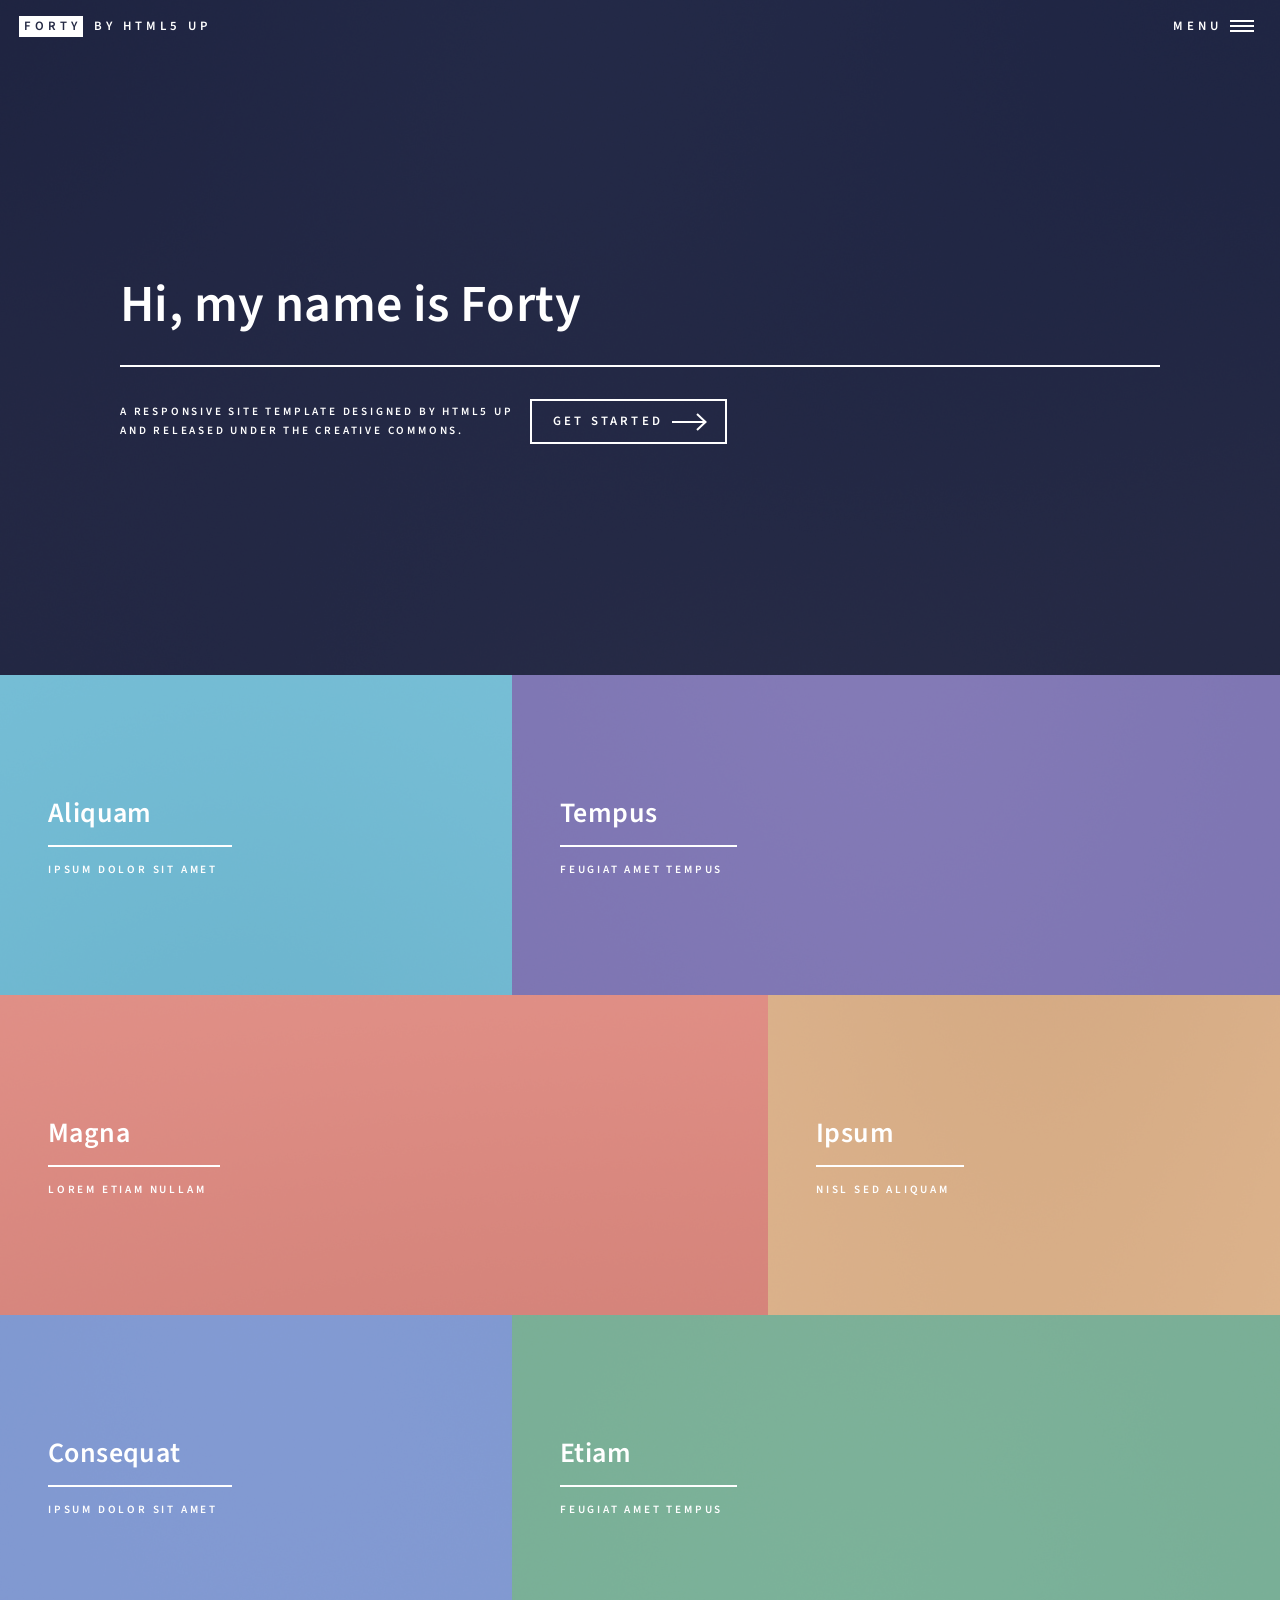
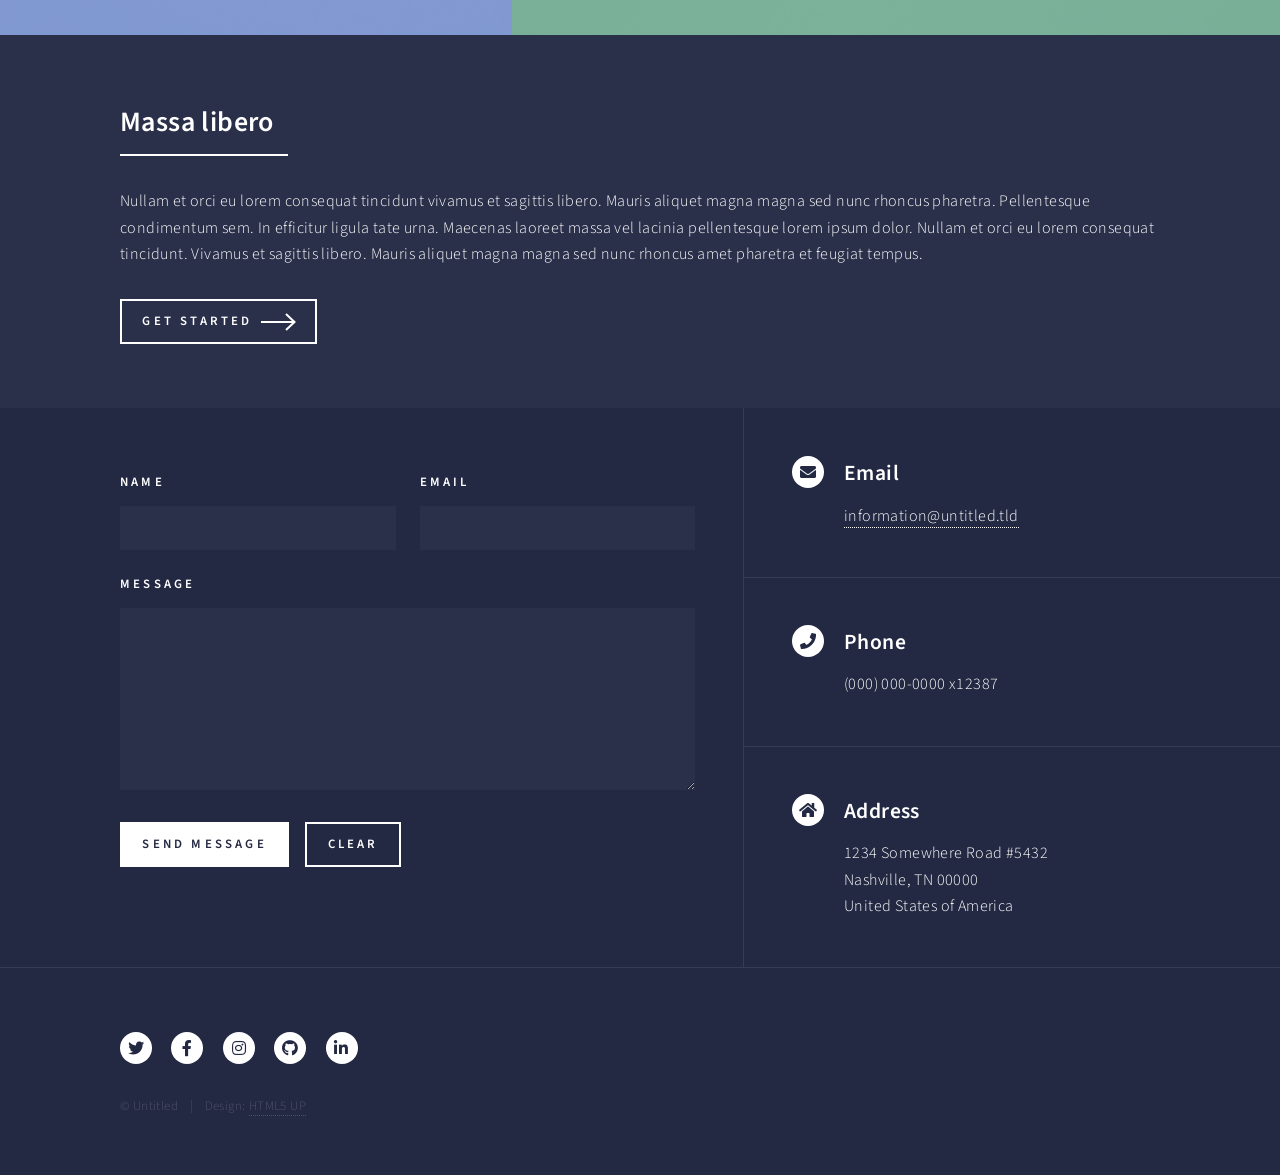
==== index.html @ ef104a75 "Add files via upload" ====
<!DOCTYPE HTML>
<!--
	Forty by HTML5 UP
	html5up.net | @ajlkn
	Free for personal and commercial use under the CCA 3.0 license (html5up.net/license)
-->
<html>
	<head>
		<title>Forty by HTML5 UP</title>
		<meta charset="utf-8" />
		<meta name="viewport" content="width=device-width, initial-scale=1, user-scalable=no" />
		<link rel="stylesheet" href="assets/css/main.css" />
		<noscript><link rel="stylesheet" href="assets/css/noscript.css" /></noscript>
	</head>
	<body class="is-preload">

		<!-- Wrapper -->
			<div id="wrapper">

				<!-- Header -->
					<header id="header" class="alt">
						<a href="index.html" class="logo"><strong>Forty</strong> <span>by HTML5 UP</span></a>
						<nav>
							<a href="#menu">Menu</a>
						</nav>
					</header>

				<!-- Menu -->
					<nav id="menu">
						<ul class="links">
							<li><a href="index.html">Home</a></li>
							<li><a href="landing.html">Landing</a></li>
							<li><a href="generic.html">Generic</a></li>
							<li><a href="elements.html">Elements</a></li>
						</ul>
						<ul class="actions stacked">
							<li><a href="#" class="button primary fit">Get Started</a></li>
							<li><a href="#" class="button fit">Log In</a></li>
						</ul>
					</nav>

				<!-- Banner -->
					<section id="banner" class="major">
						<div class="inner">
							<header class="major">
								<h1>Hi, my name is Forty</h1>
							</header>
							<div class="content">
								<p>A responsive site template designed by HTML5 UP<br />
								and released under the Creative Commons.</p>
								<ul class="actions">
									<li><a href="#one" class="button next scrolly">Get Started</a></li>
								</ul>
							</div>
						</div>
					</section>

				<!-- Main -->
					<div id="main">

						<!-- One -->
							<section id="one" class="tiles">
								<article>
									<span class="image">
										<img src="images/pic01.jpg" alt="" />
									</span>
									<header class="major">
										<h3><a href="landing.html" class="link">Aliquam</a></h3>
										<p>Ipsum dolor sit amet</p>
									</header>
								</article>
								<article>
									<span class="image">
										<img src="images/pic02.jpg" alt="" />
									</span>
									<header class="major">
										<h3><a href="landing.html" class="link">Tempus</a></h3>
										<p>feugiat amet tempus</p>
									</header>
								</article>
								<article>
									<span class="image">
										<img src="images/pic03.jpg" alt="" />
									</span>
									<header class="major">
										<h3><a href="landing.html" class="link">Magna</a></h3>
										<p>Lorem etiam nullam</p>
									</header>
								</article>
								<article>
									<span class="image">
										<img src="images/pic04.jpg" alt="" />
									</span>
									<header class="major">
										<h3><a href="landing.html" class="link">Ipsum</a></h3>
										<p>Nisl sed aliquam</p>
									</header>
								</article>
								<article>
									<span class="image">
										<img src="images/pic05.jpg" alt="" />
									</span>
									<header class="major">
										<h3><a href="landing.html" class="link">Consequat</a></h3>
										<p>Ipsum dolor sit amet</p>
									</header>
								</article>
								<article>
									<span class="image">
										<img src="images/pic06.jpg" alt="" />
									</span>
									<header class="major">
										<h3><a href="landing.html" class="link">Etiam</a></h3>
										<p>Feugiat amet tempus</p>
									</header>
								</article>
							</section>

						<!-- Two -->
							<section id="two">
								<div class="inner">
									<header class="major">
										<h2>Massa libero</h2>
									</header>
									<p>Nullam et orci eu lorem consequat tincidunt vivamus et sagittis libero. Mauris aliquet magna magna sed nunc rhoncus pharetra. Pellentesque condimentum sem. In efficitur ligula tate urna. Maecenas laoreet massa vel lacinia pellentesque lorem ipsum dolor. Nullam et orci eu lorem consequat tincidunt. Vivamus et sagittis libero. Mauris aliquet magna magna sed nunc rhoncus amet pharetra et feugiat tempus.</p>
									<ul class="actions">
										<li><a href="landing.html" class="button next">Get Started</a></li>
									</ul>
								</div>
							</section>

					</div>

				<!-- Contact -->
					<section id="contact">
						<div class="inner">
							<section>
								<form method="post" action="#">
									<div class="fields">
										<div class="field half">
											<label for="name">Name</label>
											<input type="text" name="name" id="name" />
										</div>
										<div class="field half">
											<label for="email">Email</label>
											<input type="text" name="email" id="email" />
										</div>
										<div class="field">
											<label for="message">Message</label>
											<textarea name="message" id="message" rows="6"></textarea>
										</div>
									</div>
									<ul class="actions">
										<li><input type="submit" value="Send Message" class="primary" /></li>
										<li><input type="reset" value="Clear" /></li>
									</ul>
								</form>
							</section>
							<section class="split">
								<section>
									<div class="contact-method">
										<span class="icon solid alt fa-envelope"></span>
										<h3>Email</h3>
										<a href="#">information@untitled.tld</a>
									</div>
								</section>
								<section>
									<div class="contact-method">
										<span class="icon solid alt fa-phone"></span>
										<h3>Phone</h3>
										<span>(000) 000-0000 x12387</span>
									</div>
								</section>
								<section>
									<div class="contact-method">
										<span class="icon solid alt fa-home"></span>
										<h3>Address</h3>
										<span>1234 Somewhere Road #5432<br />
										Nashville, TN 00000<br />
										United States of America</span>
									</div>
								</section>
							</section>
						</div>
					</section>

				<!-- Footer -->
					<footer id="footer">
						<div class="inner">
							<ul class="icons">
								<li><a href="#" class="icon brands alt fa-twitter"><span class="label">Twitter</span></a></li>
								<li><a href="#" class="icon brands alt fa-facebook-f"><span class="label">Facebook</span></a></li>
								<li><a href="#" class="icon brands alt fa-instagram"><span class="label">Instagram</span></a></li>
								<li><a href="#" class="icon brands alt fa-github"><span class="label">GitHub</span></a></li>
								<li><a href="#" class="icon brands alt fa-linkedin-in"><span class="label">LinkedIn</span></a></li>
							</ul>
							<ul class="copyright">
								<li>&copy; Untitled</li><li>Design: <a href="https://html5up.net">HTML5 UP</a></li>
							</ul>
						</div>
					</footer>

			</div>

		<!-- Scripts -->
			<script src="assets/js/jquery.min.js"></script>
			<script src="assets/js/jquery.scrolly.min.js"></script>
			<script src="assets/js/jquery.scrollex.min.js"></script>
			<script src="assets/js/browser.min.js"></script>
			<script src="assets/js/breakpoints.min.js"></script>
			<script src="assets/js/util.js"></script>
			<script src="assets/js/main.js"></script>

	</body>
</html>
---- assets/css/main.css ----
@import url(fontawesome-all.min.css);
@import url("https://fonts.googleapis.com/css?family=Source+Sans+Pro:300,300italic,600,600italic");

/*
	Forty by HTML5 UP
	html5up.net | @ajlkn
	Free for personal and commercial use under the CCA 3.0 license (html5up.net/license)
*/

html, body, div, span, applet, object,
iframe, h1, h2, h3, h4, h5, h6, p, blockquote,
pre, a, abbr, acronym, address, big, cite,
code, del, dfn, em, img, ins, kbd, q, s, samp,
small, strike, strong, sub, sup, tt, var, b,
u, i, center, dl, dt, dd, ol, ul, li, fieldset,
form, label, legend, table, caption, tbody,
tfoot, thead, tr, th, td, article, aside,
canvas, details, embed, figure, figcaption,
footer, header, hgroup, menu, nav, output, ruby,
section, summary, time, mark, audio, video {
	margin: 0;
	padding: 0;
	border: 0;
	font-size: 100%;
	font: inherit;
	vertical-align: baseline;}

article, aside, details, figcaption, figure,
footer, header, hgroup, menu, nav, section {
	display: block;}

body {
	line-height: 1;
}

ol, ul {
	list-style: none;
}

blockquote, q {
	quotes: none;
}

	blockquote:before, blockquote:after, q:before, q:after {
		content: '';
		content: none;
	}

table {
	border-collapse: collapse;
	border-spacing: 0;
}

body {
	-webkit-text-size-adjust: none;
}

mark {
	background-color: transparent;
	color: inherit;
}

input::-moz-focus-inner {
	border: 0;
	padding: 0;
}

input, select, textarea {
	-moz-appearance: none;
	-webkit-appearance: none;
	-ms-appearance: none;
	appearance: none;
}

/* Basic */

	@-ms-viewport {
		width: device-width;
	}

	body {
		-ms-overflow-style: scrollbar;
	}

	@media screen and (max-width: 480px) {

		html, body {
			min-width: 320px;
		}

	}

	html {
		box-sizing: border-box;
	}

	*, *:before, *:after {
		box-sizing: inherit;
	}

	body {
		background: #242943;
	}

		body.is-preload *, body.is-preload *:before, body.is-preload *:after {
			-moz-animation: none !important;
			-webkit-animation: none !important;
			-ms-animation: none !important;
			animation: none !important;
			-moz-transition: none !important;
			-webkit-transition: none !important;
			-ms-transition: none !important;
			transition: none !important;
		}

/* Type */

	body, input, select, textarea {
		color: #ffffff;
		font-family: "Source Sans Pro", Helvetica, sans-serif;
		font-size: 17pt;
		font-weight: 300;
		letter-spacing: 0.025em;
		line-height: 1.65;
	}

		@media screen and (max-width: 1680px) {

			body, input, select, textarea {
				font-size: 14pt;
			}

		}

		@media screen and (max-width: 1280px) {

			body, input, select, textarea {
				font-size: 12pt;
			}

		}

		@media screen and (max-width: 360px) {

			body, input, select, textarea {
				font-size: 11pt;
			}

		}

	a {
		-moz-transition: color 0.2s ease-in-out, border-bottom-color 0.2s ease-in-out;
		-webkit-transition: color 0.2s ease-in-out, border-bottom-color 0.2s ease-in-out;
		-ms-transition: color 0.2s ease-in-out, border-bottom-color 0.2s ease-in-out;
		transition: color 0.2s ease-in-out, border-bottom-color 0.2s ease-in-out;
		border-bottom: dotted 1px;
		color: inherit;
		text-decoration: none;
	}

		a:hover {
			border-bottom-color: transparent;
			color: #9bf1ff !important;
		}

		a:active {
			color: #53e3fb !important;
		}

	strong, b {
		color: #ffffff;
		font-weight: 600;
	}

	em, i {
		font-style: italic;
	}

	p {
		margin: 0 0 2em 0;
	}

	h1, h2, h3, h4, h5, h6 {
		color: #ffffff;
		font-weight: 600;
		line-height: 1.65;
		margin: 0 0 1em 0;
	}

		h1 a, h2 a, h3 a, h4 a, h5 a, h6 a {
			color: inherit;
			border-bottom: 0;
		}

	h1 {
		font-size: 2.5em;
	}

	h2 {
		font-size: 1.75em;
	}

	h3 {
		font-size: 1.35em;
	}

	h4 {
		font-size: 1.1em;
	}

	h5 {
		font-size: 0.9em;
	}

	h6 {
		font-size: 0.7em;
	}

	@media screen and (max-width: 736px) {

		h1 {
			font-size: 2em;
		}

		h2 {
			font-size: 1.5em;
		}

		h3 {
			font-size: 1.25em;
		}

	}

	sub {
		font-size: 0.8em;
		position: relative;
		top: 0.5em;
	}

	sup {
		font-size: 0.8em;
		position: relative;
		top: -0.5em;
	}

	blockquote {
		border-left: solid 4px rgba(212, 212, 255, 0.1);
		font-style: italic;
		margin: 0 0 2em 0;
		padding: 0.5em 0 0.5em 2em;
	}

	code {
		background: rgba(212, 212, 255, 0.035);
		font-family: "Courier New", monospace;
		font-size: 0.9em;
		margin: 0 0.25em;
		padding: 0.25em 0.65em;
	}

	pre {
		-webkit-overflow-scrolling: touch;
		font-family: "Courier New", monospace;
		font-size: 0.9em;
		margin: 0 0 2em 0;
	}

		pre code {
			display: block;
			line-height: 1.75;
			padding: 1em 1.5em;
			overflow-x: auto;
		}

	hr {
		border: 0;
		border-bottom: solid 1px rgba(212, 212, 255, 0.1);
		margin: 2em 0;
	}

		hr.major {
			margin: 3em 0;
		}

	.align-left {
		text-align: left;
	}

	.align-center {
		text-align: center;
	}

	.align-right {
		text-align: right;
	}

/* Row */

	.row {
		display: flex;
		flex-wrap: wrap;
		box-sizing: border-box;
		align-items: stretch;
	}

		.row > * {
			box-sizing: border-box;
		}

		.row.gtr-uniform > * > :last-child {
			margin-bottom: 0;
		}

		.row.aln-left {
			justify-content: flex-start;
		}

		.row.aln-center {
			justify-content: center;
		}

		.row.aln-right {
			justify-content: flex-end;
		}

		.row.aln-top {
			align-items: flex-start;
		}

		.row.aln-middle {
			align-items: center;
		}

		.row.aln-bottom {
			align-items: flex-end;
		}

		.row > .imp {
			order: -1;
		}

		.row > .col-1 {
			width: 8.33333%;
		}

		.row > .off-1 {
			margin-left: 8.33333%;
		}

		.row > .col-2 {
			width: 16.66667%;
		}

		.row > .off-2 {
			margin-left: 16.66667%;
		}

		.row > .col-3 {
			width: 25%;
		}

		.row > .off-3 {
			margin-left: 25%;
		}

		.row > .col-4 {
			width: 33.33333%;
		}

		.row > .off-4 {
			margin-left: 33.33333%;
		}

		.row > .col-5 {
			width: 41.66667%;
		}

		.row > .off-5 {
			margin-left: 41.66667%;
		}

		.row > .col-6 {
			width: 50%;
		}

		.row > .off-6 {
			margin-left: 50%;
		}

		.row > .col-7 {
			width: 58.33333%;
		}

		.row > .off-7 {
			margin-left: 58.33333%;
		}

		.row > .col-8 {
			width: 66.66667%;
		}

		.row > .off-8 {
			margin-left: 66.66667%;
		}

		.row > .col-9 {
			width: 75%;
		}

		.row > .off-9 {
			margin-left: 75%;
		}

		.row > .col-10 {
			width: 83.33333%;
		}

		.row > .off-10 {
			margin-left: 83.33333%;
		}

		.row > .col-11 {
			width: 91.66667%;
		}

		.row > .off-11 {
			margin-left: 91.66667%;
		}

		.row > .col-12 {
			width: 100%;
		}

		.row > .off-12 {
			margin-left: 100%;
		}

		.row.gtr-0 {
			margin-top: 0;
			margin-left: 0em;
		}

			.row.gtr-0 > * {
				padding: 0 0 0 0em;
			}

			.row.gtr-0.gtr-uniform {
				margin-top: 0em;
			}

				.row.gtr-0.gtr-uniform > * {
					padding-top: 0em;
				}

		.row.gtr-25 {
			margin-top: 0;
			margin-left: -0.5em;
		}

			.row.gtr-25 > * {
				padding: 0 0 0 0.5em;
			}

			.row.gtr-25.gtr-uniform {
				margin-top: -0.5em;
			}

				.row.gtr-25.gtr-uniform > * {
					padding-top: 0.5em;
				}

		.row.gtr-50 {
			margin-top: 0;
			margin-left: -1em;
		}

			.row.gtr-50 > * {
				padding: 0 0 0 1em;
			}

			.row.gtr-50.gtr-uniform {
				margin-top: -1em;
			}

				.row.gtr-50.gtr-uniform > * {
					padding-top: 1em;
				}

		.row {
			margin-top: 0;
			margin-left: -2em;
		}

			.row > * {
				padding: 0 0 0 2em;
			}

			.row.gtr-uniform {
				margin-top: -2em;
			}

				.row.gtr-uniform > * {
					padding-top: 2em;
				}

		.row.gtr-150 {
			margin-top: 0;
			margin-left: -3em;
		}

			.row.gtr-150 > * {
				padding: 0 0 0 3em;
			}

			.row.gtr-150.gtr-uniform {
				margin-top: -3em;
			}

				.row.gtr-150.gtr-uniform > * {
					padding-top: 3em;
				}

		.row.gtr-200 {
			margin-top: 0;
			margin-left: -4em;
		}

			.row.gtr-200 > * {
				padding: 0 0 0 4em;
			}

			.row.gtr-200.gtr-uniform {
				margin-top: -4em;
			}

				.row.gtr-200.gtr-uniform > * {
					padding-top: 4em;
				}

		@media screen and (max-width: 1680px) {

			.row {
				display: flex;
				flex-wrap: wrap;
				box-sizing: border-box;
				align-items: stretch;
			}

				.row > * {
					box-sizing: border-box;
				}

				.row.gtr-uniform > * > :last-child {
					margin-bottom: 0;
				}

				.row.aln-left {
					justify-content: flex-start;
				}

				.row.aln-center {
					justify-content: center;
				}

				.row.aln-right {
					justify-content: flex-end;
				}

				.row.aln-top {
					align-items: flex-start;
				}

				.row.aln-middle {
					align-items: center;
				}

				.row.aln-bottom {
					align-items: flex-end;
				}

				.row > .imp-xlarge {
					order: -1;
				}

				.row > .col-1-xlarge {
					width: 8.33333%;
				}

				.row > .off-1-xlarge {
					margin-left: 8.33333%;
				}

				.row > .col-2-xlarge {
					width: 16.66667%;
				}

				.row > .off-2-xlarge {
					margin-left: 16.66667%;
				}

				.row > .col-3-xlarge {
					width: 25%;
				}

				.row > .off-3-xlarge {
					margin-left: 25%;
				}

				.row > .col-4-xlarge {
					width: 33.33333%;
				}

				.row > .off-4-xlarge {
					margin-left: 33.33333%;
				}

				.row > .col-5-xlarge {
					width: 41.66667%;
				}

				.row > .off-5-xlarge {
					margin-left: 41.66667%;
				}

				.row > .col-6-xlarge {
					width: 50%;
				}

				.row > .off-6-xlarge {
					margin-left: 50%;
				}

				.row > .col-7-xlarge {
					width: 58.33333%;
				}

				.row > .off-7-xlarge {
					margin-left: 58.33333%;
				}

				.row > .col-8-xlarge {
					width: 66.66667%;
				}

				.row > .off-8-xlarge {
					margin-left: 66.66667%;
				}

				.row > .col-9-xlarge {
					width: 75%;
				}

				.row > .off-9-xlarge {
					margin-left: 75%;
				}

				.row > .col-10-xlarge {
					width: 83.33333%;
				}

				.row > .off-10-xlarge {
					margin-left: 83.33333%;
				}

				.row > .col-11-xlarge {
					width: 91.66667%;
				}

				.row > .off-11-xlarge {
					margin-left: 91.66667%;
				}

				.row > .col-12-xlarge {
					width: 100%;
				}

				.row > .off-12-xlarge {
					margin-left: 100%;
				}

				.row.gtr-0 {
					margin-top: 0;
					margin-left: 0em;
				}

					.row.gtr-0 > * {
						padding: 0 0 0 0em;
					}

					.row.gtr-0.gtr-uniform {
						margin-top: 0em;
					}

						.row.gtr-0.gtr-uniform > * {
							padding-top: 0em;
						}

				.row.gtr-25 {
					margin-top: 0;
					margin-left: -0.5em;
				}

					.row.gtr-25 > * {
						padding: 0 0 0 0.5em;
					}

					.row.gtr-25.gtr-uniform {
						margin-top: -0.5em;
					}

						.row.gtr-25.gtr-uniform > * {
							padding-top: 0.5em;
						}

				.row.gtr-50 {
					margin-top: 0;
					margin-left: -1em;
				}

					.row.gtr-50 > * {
						padding: 0 0 0 1em;
					}

					.row.gtr-50.gtr-uniform {
						margin-top: -1em;
					}

						.row.gtr-50.gtr-uniform > * {
							padding-top: 1em;
						}

				.row {
					margin-top: 0;
					margin-left: -2em;
				}

					.row > * {
						padding: 0 0 0 2em;
					}

					.row.gtr-uniform {
						margin-top: -2em;
					}

						.row.gtr-uniform > * {
							padding-top: 2em;
						}

				.row.gtr-150 {
					margin-top: 0;
					margin-left: -3em;
				}

					.row.gtr-150 > * {
						padding: 0 0 0 3em;
					}

					.row.gtr-150.gtr-uniform {
						margin-top: -3em;
					}

						.row.gtr-150.gtr-uniform > * {
							padding-top: 3em;
						}

				.row.gtr-200 {
					margin-top: 0;
					margin-left: -4em;
				}

					.row.gtr-200 > * {
						padding: 0 0 0 4em;
					}

					.row.gtr-200.gtr-uniform {
						margin-top: -4em;
					}

						.row.gtr-200.gtr-uniform > * {
							padding-top: 4em;
						}

		}

		@media screen and (max-width: 1280px) {

			.row {
				display: flex;
				flex-wrap: wrap;
				box-sizing: border-box;
				align-items: stretch;
			}

				.row > * {
					box-sizing: border-box;
				}

				.row.gtr-uniform > * > :last-child {
					margin-bottom: 0;
				}

				.row.aln-left {
					justify-content: flex-start;
				}

				.row.aln-center {
					justify-content: center;
				}

				.row.aln-right {
					justify-content: flex-end;
				}

				.row.aln-top {
					align-items: flex-start;
				}

				.row.aln-middle {
					align-items: center;
				}

				.row.aln-bottom {
					align-items: flex-end;
				}

				.row > .imp-large {
					order: -1;
				}

				.row > .col-1-large {
					width: 8.33333%;
				}

				.row > .off-1-large {
					margin-left: 8.33333%;
				}

				.row > .col-2-large {
					width: 16.66667%;
				}

				.row > .off-2-large {
					margin-left: 16.66667%;
				}

				.row > .col-3-large {
					width: 25%;
				}

				.row > .off-3-large {
					margin-left: 25%;
				}

				.row > .col-4-large {
					width: 33.33333%;
				}

				.row > .off-4-large {
					margin-left: 33.33333%;
				}

				.row > .col-5-large {
					width: 41.66667%;
				}

				.row > .off-5-large {
					margin-left: 41.66667%;
				}

				.row > .col-6-large {
					width: 50%;
				}

				.row > .off-6-large {
					margin-left: 50%;
				}

				.row > .col-7-large {
					width: 58.33333%;
				}

				.row > .off-7-large {
					margin-left: 58.33333%;
				}

				.row > .col-8-large {
					width: 66.66667%;
				}

				.row > .off-8-large {
					margin-left: 66.66667%;
				}

				.row > .col-9-large {
					width: 75%;
				}

				.row > .off-9-large {
					margin-left: 75%;
				}

				.row > .col-10-large {
					width: 83.33333%;
				}

				.row > .off-10-large {
					margin-left: 83.33333%;
				}

				.row > .col-11-large {
					width: 91.66667%;
				}

				.row > .off-11-large {
					margin-left: 91.66667%;
				}

				.row > .col-12-large {
					width: 100%;
				}

				.row > .off-12-large {
					margin-left: 100%;
				}

				.row.gtr-0 {
					margin-top: 0;
					margin-left: 0em;
				}

					.row.gtr-0 > * {
						padding: 0 0 0 0em;
					}

					.row.gtr-0.gtr-uniform {
						margin-top: 0em;
					}

						.row.gtr-0.gtr-uniform > * {
							padding-top: 0em;
						}

				.row.gtr-25 {
					margin-top: 0;
					margin-left: -0.375em;
				}

					.row.gtr-25 > * {
						padding: 0 0 0 0.375em;
					}

					.row.gtr-25.gtr-uniform {
						margin-top: -0.375em;
					}

						.row.gtr-25.gtr-uniform > * {
							padding-top: 0.375em;
						}

				.row.gtr-50 {
					margin-top: 0;
					margin-left: -0.75em;
				}

					.row.gtr-50 > * {
						padding: 0 0 0 0.75em;
					}

					.row.gtr-50.gtr-uniform {
						margin-top: -0.75em;
					}

						.row.gtr-50.gtr-uniform > * {
							padding-top: 0.75em;
						}

				.row {
					margin-top: 0;
					margin-left: -1.5em;
				}

					.row > * {
						padding: 0 0 0 1.5em;
					}

					.row.gtr-uniform {
						margin-top: -1.5em;
					}

						.row.gtr-uniform > * {
							padding-top: 1.5em;
						}

				.row.gtr-150 {
					margin-top: 0;
					margin-left: -2.25em;
				}

					.row.gtr-150 > * {
						padding: 0 0 0 2.25em;
					}

					.row.gtr-150.gtr-uniform {
						margin-top: -2.25em;
					}

						.row.gtr-150.gtr-uniform > * {
							padding-top: 2.25em;
						}

				.row.gtr-200 {
					margin-top: 0;
					margin-left: -3em;
				}

					.row.gtr-200 > * {
						padding: 0 0 0 3em;
					}

					.row.gtr-200.gtr-uniform {
						margin-top: -3em;
					}

						.row.gtr-200.gtr-uniform > * {
							padding-top: 3em;
						}

		}

		@media screen and (max-width: 980px) {

			.row {
				display: flex;
				flex-wrap: wrap;
				box-sizing: border-box;
				align-items: stretch;
			}

				.row > * {
					box-sizing: border-box;
				}

				.row.gtr-uniform > * > :last-child {
					margin-bottom: 0;
				}

				.row.aln-left {
					justify-content: flex-start;
				}

				.row.aln-center {
					justify-content: center;
				}

				.row.aln-right {
					justify-content: flex-end;
				}

				.row.aln-top {
					align-items: flex-start;
				}

				.row.aln-middle {
					align-items: center;
				}

				.row.aln-bottom {
					align-items: flex-end;
				}

				.row > .imp-medium {
					order: -1;
				}

				.row > .col-1-medium {
					width: 8.33333%;
				}

				.row > .off-1-medium {
					margin-left: 8.33333%;
				}

				.row > .col-2-medium {
					width: 16.66667%;
				}

				.row > .off-2-medium {
					margin-left: 16.66667%;
				}

				.row > .col-3-medium {
					width: 25%;
				}

				.row > .off-3-medium {
					margin-left: 25%;
				}

				.row > .col-4-medium {
					width: 33.33333%;
				}

				.row > .off-4-medium {
					margin-left: 33.33333%;
				}

				.row > .col-5-medium {
					width: 41.66667%;
				}

				.row > .off-5-medium {
					margin-left: 41.66667%;
				}

				.row > .col-6-medium {
					width: 50%;
				}

				.row > .off-6-medium {
					margin-left: 50%;
				}

				.row > .col-7-medium {
					width: 58.33333%;
				}

				.row > .off-7-medium {
					margin-left: 58.33333%;
				}

				.row > .col-8-medium {
					width: 66.66667%;
				}

				.row > .off-8-medium {
					margin-left: 66.66667%;
				}

				.row > .col-9-medium {
					width: 75%;
				}

				.row > .off-9-medium {
					margin-left: 75%;
				}

				.row > .col-10-medium {
					width: 83.33333%;
				}

				.row > .off-10-medium {
					margin-left: 83.33333%;
				}

				.row > .col-11-medium {
					width: 91.66667%;
				}

				.row > .off-11-medium {
					margin-left: 91.66667%;
				}

				.row > .col-12-medium {
					width: 100%;
				}

				.row > .off-12-medium {
					margin-left: 100%;
				}

				.row.gtr-0 {
					margin-top: 0;
					margin-left: 0em;
				}

					.row.gtr-0 > * {
						padding: 0 0 0 0em;
					}

					.row.gtr-0.gtr-uniform {
						margin-top: 0em;
					}

						.row.gtr-0.gtr-uniform > * {
							padding-top: 0em;
						}

				.row.gtr-25 {
					margin-top: 0;
					margin-left: -0.375em;
				}

					.row.gtr-25 > * {
						padding: 0 0 0 0.375em;
					}

					.row.gtr-25.gtr-uniform {
						margin-top: -0.375em;
					}

						.row.gtr-25.gtr-uniform > * {
							padding-top: 0.375em;
						}

				.row.gtr-50 {
					margin-top: 0;
					margin-left: -0.75em;
				}

					.row.gtr-50 > * {
						padding: 0 0 0 0.75em;
					}

					.row.gtr-50.gtr-uniform {
						margin-top: -0.75em;
					}

						.row.gtr-50.gtr-uniform > * {
							padding-top: 0.75em;
						}

				.row {
					margin-top: 0;
					margin-left: -1.5em;
				}

					.row > * {
						padding: 0 0 0 1.5em;
					}

					.row.gtr-uniform {
						margin-top: -1.5em;
					}

						.row.gtr-uniform > * {
							padding-top: 1.5em;
						}

				.row.gtr-150 {
					margin-top: 0;
					margin-left: -2.25em;
				}

					.row.gtr-150 > * {
						padding: 0 0 0 2.25em;
					}

					.row.gtr-150.gtr-uniform {
						margin-top: -2.25em;
					}

						.row.gtr-150.gtr-uniform > * {
							padding-top: 2.25em;
						}

				.row.gtr-200 {
					margin-top: 0;
					margin-left: -3em;
				}

					.row.gtr-200 > * {
						padding: 0 0 0 3em;
					}

					.row.gtr-200.gtr-uniform {
						margin-top: -3em;
					}

						.row.gtr-200.gtr-uniform > * {
							padding-top: 3em;
						}

		}

		@media screen and (max-width: 736px) {

			.row {
				display: flex;
				flex-wrap: wrap;
				box-sizing: border-box;
				align-items: stretch;
			}

				.row > * {
					box-sizing: border-box;
				}

				.row.gtr-uniform > * > :last-child {
					margin-bottom: 0;
				}

				.row.aln-left {
					justify-content: flex-start;
				}

				.row.aln-center {
					justify-content: center;
				}

				.row.aln-right {
					justify-content: flex-end;
				}

				.row.aln-top {
					align-items: flex-start;
				}

				.row.aln-middle {
					align-items: center;
				}

				.row.aln-bottom {
					align-items: flex-end;
				}

				.row > .imp-small {
					order: -1;
				}

				.row > .col-1-small {
					width: 8.33333%;
				}

				.row > .off-1-small {
					margin-left: 8.33333%;
				}

				.row > .col-2-small {
					width: 16.66667%;
				}

				.row > .off-2-small {
					margin-left: 16.66667%;
				}

				.row > .col-3-small {
					width: 25%;
				}

				.row > .off-3-small {
					margin-left: 25%;
				}

				.row > .col-4-small {
					width: 33.33333%;
				}

				.row > .off-4-small {
					margin-left: 33.33333%;
				}

				.row > .col-5-small {
					width: 41.66667%;
				}

				.row > .off-5-small {
					margin-left: 41.66667%;
				}

				.row > .col-6-small {
					width: 50%;
				}

				.row > .off-6-small {
					margin-left: 50%;
				}

				.row > .col-7-small {
					width: 58.33333%;
				}

				.row > .off-7-small {
					margin-left: 58.33333%;
				}

				.row > .col-8-small {
					width: 66.66667%;
				}

				.row > .off-8-small {
					margin-left: 66.66667%;
				}

				.row > .col-9-small {
					width: 75%;
				}

				.row > .off-9-small {
					margin-left: 75%;
				}

				.row > .col-10-small {
					width: 83.33333%;
				}

				.row > .off-10-small {
					margin-left: 83.33333%;
				}

				.row > .col-11-small {
					width: 91.66667%;
				}

				.row > .off-11-small {
					margin-left: 91.66667%;
				}

				.row > .col-12-small {
					width: 100%;
				}

				.row > .off-12-small {
					margin-left: 100%;
				}

				.row.gtr-0 {
					margin-top: 0;
					margin-left: 0em;
				}

					.row.gtr-0 > * {
						padding: 0 0 0 0em;
					}

					.row.gtr-0.gtr-uniform {
						margin-top: 0em;
					}

						.row.gtr-0.gtr-uniform > * {
							padding-top: 0em;
						}

				.row.gtr-25 {
					margin-top: 0;
					margin-left: -0.3125em;
				}

					.row.gtr-25 > * {
						padding: 0 0 0 0.3125em;
					}

					.row.gtr-25.gtr-uniform {
						margin-top: -0.3125em;
					}

						.row.gtr-25.gtr-uniform > * {
							padding-top: 0.3125em;
						}

				.row.gtr-50 {
					margin-top: 0;
					margin-left: -0.625em;
				}

					.row.gtr-50 > * {
						padding: 0 0 0 0.625em;
					}

					.row.gtr-50.gtr-uniform {
						margin-top: -0.625em;
					}

						.row.gtr-50.gtr-uniform > * {
							padding-top: 0.625em;
						}

				.row {
					margin-top: 0;
					margin-left: -1.25em;
				}

					.row > * {
						padding: 0 0 0 1.25em;
					}

					.row.gtr-uniform {
						margin-top: -1.25em;
					}

						.row.gtr-uniform > * {
							padding-top: 1.25em;
						}

				.row.gtr-150 {
					margin-top: 0;
					margin-left: -1.875em;
				}

					.row.gtr-150 > * {
						padding: 0 0 0 1.875em;
					}

					.row.gtr-150.gtr-uniform {
						margin-top: -1.875em;
					}

						.row.gtr-150.gtr-uniform > * {
							padding-top: 1.875em;
						}

				.row.gtr-200 {
					margin-top: 0;
					margin-left: -2.5em;
				}

					.row.gtr-200 > * {
						padding: 0 0 0 2.5em;
					}

					.row.gtr-200.gtr-uniform {
						margin-top: -2.5em;
					}

						.row.gtr-200.gtr-uniform > * {
							padding-top: 2.5em;
						}

		}

		@media screen and (max-width: 480px) {

			.row {
				display: flex;
				flex-wrap: wrap;
				box-sizing: border-box;
				align-items: stretch;
			}

				.row > * {
					box-sizing: border-box;
				}

				.row.gtr-uniform > * > :last-child {
					margin-bottom: 0;
				}

				.row.aln-left {
					justify-content: flex-start;
				}

				.row.aln-center {
					justify-content: center;
				}

				.row.aln-right {
					justify-content: flex-end;
				}

				.row.aln-top {
					align-items: flex-start;
				}

				.row.aln-middle {
					align-items: center;
				}

				.row.aln-bottom {
					align-items: flex-end;
				}

				.row > .imp-xsmall {
					order: -1;
				}

				.row > .col-1-xsmall {
					width: 8.33333%;
				}

				.row > .off-1-xsmall {
					margin-left: 8.33333%;
				}

				.row > .col-2-xsmall {
					width: 16.66667%;
				}

				.row > .off-2-xsmall {
					margin-left: 16.66667%;
				}

				.row > .col-3-xsmall {
					width: 25%;
				}

				.row > .off-3-xsmall {
					margin-left: 25%;
				}

				.row > .col-4-xsmall {
					width: 33.33333%;
				}

				.row > .off-4-xsmall {
					margin-left: 33.33333%;
				}

				.row > .col-5-xsmall {
					width: 41.66667%;
				}

				.row > .off-5-xsmall {
					margin-left: 41.66667%;
				}

				.row > .col-6-xsmall {
					width: 50%;
				}

				.row > .off-6-xsmall {
					margin-left: 50%;
				}

				.row > .col-7-xsmall {
					width: 58.33333%;
				}

				.row > .off-7-xsmall {
					margin-left: 58.33333%;
				}

				.row > .col-8-xsmall {
					width: 66.66667%;
				}

				.row > .off-8-xsmall {
					margin-left: 66.66667%;
				}

				.row > .col-9-xsmall {
					width: 75%;
				}

				.row > .off-9-xsmall {
					margin-left: 75%;
				}

				.row > .col-10-xsmall {
					width: 83.33333%;
				}

				.row > .off-10-xsmall {
					margin-left: 83.33333%;
				}

				.row > .col-11-xsmall {
					width: 91.66667%;
				}

				.row > .off-11-xsmall {
					margin-left: 91.66667%;
				}

				.row > .col-12-xsmall {
					width: 100%;
				}

				.row > .off-12-xsmall {
					margin-left: 100%;
				}

				.row.gtr-0 {
					margin-top: 0;
					margin-left: 0em;
				}

					.row.gtr-0 > * {
						padding: 0 0 0 0em;
					}

					.row.gtr-0.gtr-uniform {
						margin-top: 0em;
					}

						.row.gtr-0.gtr-uniform > * {
							padding-top: 0em;
						}

				.row.gtr-25 {
					margin-top: 0;
					margin-left: -0.3125em;
				}

					.row.gtr-25 > * {
						padding: 0 0 0 0.3125em;
					}

					.row.gtr-25.gtr-uniform {
						margin-top: -0.3125em;
					}

						.row.gtr-25.gtr-uniform > * {
							padding-top: 0.3125em;
						}

				.row.gtr-50 {
					margin-top: 0;
					margin-left: -0.625em;
				}

					.row.gtr-50 > * {
						padding: 0 0 0 0.625em;
					}

					.row.gtr-50.gtr-uniform {
						margin-top: -0.625em;
					}

						.row.gtr-50.gtr-uniform > * {
							padding-top: 0.625em;
						}

				.row {
					margin-top: 0;
					margin-left: -1.25em;
				}

					.row > * {
						padding: 0 0 0 1.25em;
					}

					.row.gtr-uniform {
						margin-top: -1.25em;
					}

						.row.gtr-uniform > * {
							padding-top: 1.25em;
						}

				.row.gtr-150 {
					margin-top: 0;
					margin-left: -1.875em;
				}

					.row.gtr-150 > * {
						padding: 0 0 0 1.875em;
					}

					.row.gtr-150.gtr-uniform {
						margin-top: -1.875em;
					}

						.row.gtr-150.gtr-uniform > * {
							padding-top: 1.875em;
						}

				.row.gtr-200 {
					margin-top: 0;
					margin-left: -2.5em;
				}

					.row.gtr-200 > * {
						padding: 0 0 0 2.5em;
					}

					.row.gtr-200.gtr-uniform {
						margin-top: -2.5em;
					}

						.row.gtr-200.gtr-uniform > * {
							padding-top: 2.5em;
						}

		}

/* Section/Article */

	section.special, article.special {
		text-align: center;
	}

	header.major {
		width: -moz-max-content;
		width: -webkit-max-content;
		width: -ms-max-content;
		width: max-content;
		margin-bottom: 2em;
	}

		header.major > :first-child {
			margin-bottom: 0;
			width: calc(100% + 0.5em);
		}

			header.major > :first-child:after {
				content: '';
				background-color: #ffffff;
				display: block;
				height: 2px;
				margin: 0.325em 0 0.5em 0;
				width: 100%;
			}

		header.major > p {
			font-size: 0.7em;
			font-weight: 600;
			letter-spacing: 0.25em;
			margin-bottom: 0;
			text-transform: uppercase;
		}

		body.is-ie header.major > :first-child:after {
			max-width: 9em;
		}

		body.is-ie header.major > h1:after {
			max-width: 100% !important;
		}

	@media screen and (max-width: 736px) {

		header.major > p br {
			display: none;
		}

	}

/* Form */

	form {
		margin: 0 0 2em 0;
	}

		form > :last-child {
			margin-bottom: 0;
		}

		form > .fields {
			display: -moz-flex;
			display: -webkit-flex;
			display: -ms-flex;
			display: flex;
			-moz-flex-wrap: wrap;
			-webkit-flex-wrap: wrap;
			-ms-flex-wrap: wrap;
			flex-wrap: wrap;
			width: calc(100% + 3em);
			margin: -1.5em 0 2em -1.5em;
		}

			form > .fields > .field {
				-moz-flex-grow: 0;
				-webkit-flex-grow: 0;
				-ms-flex-grow: 0;
				flex-grow: 0;
				-moz-flex-shrink: 0;
				-webkit-flex-shrink: 0;
				-ms-flex-shrink: 0;
				flex-shrink: 0;
				padding: 1.5em 0 0 1.5em;
				width: calc(100% - 1.5em);
			}

				form > .fields > .field.half {
					width: calc(50% - 0.75em);
				}

				form > .fields > .field.third {
					width: calc(100%/3 - 0.5em);
				}

				form > .fields > .field.quarter {
					width: calc(25% - 0.375em);
				}

		@media screen and (max-width: 480px) {

			form > .fields {
				width: calc(100% + 3em);
				margin: -1.5em 0 2em -1.5em;
			}

				form > .fields > .field {
					padding: 1.5em 0 0 1.5em;
					width: calc(100% - 1.5em);
				}

					form > .fields > .field.half {
						width: calc(100% - 1.5em);
					}

					form > .fields > .field.third {
						width: calc(100% - 1.5em);
					}

					form > .fields > .field.quarter {
						width: calc(100% - 1.5em);
					}

		}

	label {
		color: #ffffff;
		display: block;
		font-size: 0.8em;
		font-weight: 600;
		letter-spacing: 0.25em;
		margin: 0 0 1em 0;
		text-transform: uppercase;
	}

	input[type="text"],
	input[type="password"],
	input[type="email"],
	input[type="tel"],
	input[type="search"],
	input[type="url"],
	select,
	textarea {
		-moz-appearance: none;
		-webkit-appearance: none;
		-ms-appearance: none;
		appearance: none;
		background: rgba(212, 212, 255, 0.035);
		border: none;
		border-radius: 0;
		color: inherit;
		display: block;
		outline: 0;
		padding: 0 1em;
		text-decoration: none;
		width: 100%;
	}

		input[type="text"]:invalid,
		input[type="password"]:invalid,
		input[type="email"]:invalid,
		input[type="tel"]:invalid,
		input[type="search"]:invalid,
		input[type="url"]:invalid,
		select:invalid,
		textarea:invalid {
			box-shadow: none;
		}

		input[type="text"]:focus,
		input[type="password"]:focus,
		input[type="email"]:focus,
		input[type="tel"]:focus,
		input[type="search"]:focus,
		input[type="url"]:focus,
		select:focus,
		textarea:focus {
			border-color: #9bf1ff;
			box-shadow: 0 0 0 2px #9bf1ff;
		}

	select {
		background-image: url("data:image/svg+xml;charset=utf8,%3Csvg xmlns='http://www.w3.org/2000/svg' width='40' height='40' preserveAspectRatio='none' viewBox='0 0 40 40'%3E%3Cpath d='M9.4,12.3l10.4,10.4l10.4-10.4c0.2-0.2,0.5-0.4,0.9-0.4c0.3,0,0.6,0.1,0.9,0.4l3.3,3.3c0.2,0.2,0.4,0.5,0.4,0.9 c0,0.4-0.1,0.6-0.4,0.9L20.7,31.9c-0.2,0.2-0.5,0.4-0.9,0.4c-0.3,0-0.6-0.1-0.9-0.4L4.3,17.3c-0.2-0.2-0.4-0.5-0.4-0.9 c0-0.4,0.1-0.6,0.4-0.9l3.3-3.3c0.2-0.2,0.5-0.4,0.9-0.4S9.1,12.1,9.4,12.3z' fill='rgba(212, 212, 255, 0.1)' /%3E%3C/svg%3E");
		background-size: 1.25rem;
		background-repeat: no-repeat;
		background-position: calc(100% - 1rem) center;
		height: 2.75em;
		padding-right: 2.75em;
		text-overflow: ellipsis;
	}

		select option {
			color: #ffffff;
			background: #242943;
		}

		select:focus::-ms-value {
			background-color: transparent;
		}

		select::-ms-expand {
			display: none;
		}

	input[type="text"],
	input[type="password"],
	input[type="email"],
	input[type="tel"],
	input[type="search"],
	input[type="url"],
	select {
		height: 2.75em;
	}

	textarea {
		padding: 0.75em 1em;
	}

	input[type="checkbox"],
	input[type="radio"] {
		-moz-appearance: none;
		-webkit-appearance: none;
		-ms-appearance: none;
		appearance: none;
		display: block;
		float: left;
		margin-right: -2em;
		opacity: 0;
		width: 1em;
		z-index: -1;
	}

		input[type="checkbox"] + label,
		input[type="radio"] + label {
			text-decoration: none;
			color: #ffffff;
			cursor: pointer;
			display: inline-block;
			font-weight: 300;
			padding-left: 2.65em;
			padding-right: 0.75em;
			position: relative;
		}

			input[type="checkbox"] + label:before,
			input[type="radio"] + label:before {
				-moz-osx-font-smoothing: grayscale;
				-webkit-font-smoothing: antialiased;
				display: inline-block;
				font-style: normal;
				font-variant: normal;
				text-rendering: auto;
				line-height: 1;
				text-transform: none !important;
				font-family: 'Font Awesome 5 Free';
				font-weight: 900;
			}

			input[type="checkbox"] + label:before,
			input[type="radio"] + label:before {
				background: rgba(212, 212, 255, 0.035);
				content: '';
				display: inline-block;
				font-size: 0.8em;
				height: 2.0625em;
				left: 0;
				letter-spacing: 0;
				line-height: 2.0625em;
				position: absolute;
				text-align: center;
				top: 0;
				width: 2.0625em;
			}

		input[type="checkbox"]:checked + label:before,
		input[type="radio"]:checked + label:before {
			background: #ffffff;
			border-color: #9bf1ff;
			content: '\f00c';
			color: #242943;
		}

		input[type="checkbox"]:focus + label:before,
		input[type="radio"]:focus + label:before {
			box-shadow: 0 0 0 2px #9bf1ff;
		}

	input[type="radio"] + label:before {
		border-radius: 100%;
	}

	::-webkit-input-placeholder {
		color: rgba(244, 244, 255, 0.2) !important;
		opacity: 1.0;
	}

	:-moz-placeholder {
		color: rgba(244, 244, 255, 0.2) !important;
		opacity: 1.0;
	}

	::-moz-placeholder {
		color: rgba(244, 244, 255, 0.2) !important;
		opacity: 1.0;
	}

	:-ms-input-placeholder {
		color: rgba(244, 244, 255, 0.2) !important;
		opacity: 1.0;
	}

/* Box */

	.box {
		border: solid 1px rgba(212, 212, 255, 0.1);
		margin-bottom: 2em;
		padding: 1.5em;
	}

		.box > :last-child,
		.box > :last-child > :last-child,
		.box > :last-child > :last-child > :last-child {
			margin-bottom: 0;
		}

		.box.alt {
			border: 0;
			border-radius: 0;
			padding: 0;
		}

/* Icon */

	.icon {
		text-decoration: none;
		border-bottom: none;
		position: relative;
	}

		.icon:before {
			-moz-osx-font-smoothing: grayscale;
			-webkit-font-smoothing: antialiased;
			display: inline-block;
			font-style: normal;
			font-variant: normal;
			text-rendering: auto;
			line-height: 1;
			text-transform: none !important;
			font-family: 'Font Awesome 5 Free';
			font-weight: 400;
		}

		.icon > .label {
			display: none;
		}

		.icon:before {
			line-height: inherit;
		}

		.icon.solid:before {
			font-weight: 900;
		}

		.icon.brands:before {
			font-family: 'Font Awesome 5 Brands';
		}

		.icon.alt:before {
			background-color: #ffffff;
			border-radius: 100%;
			color: #242943;
			display: inline-block;
			height: 2em;
			line-height: 2em;
			text-align: center;
			width: 2em;
		}

	a.icon.alt:before {
		-moz-transition: background-color 0.2s ease-in-out;
		-webkit-transition: background-color 0.2s ease-in-out;
		-ms-transition: background-color 0.2s ease-in-out;
		transition: background-color 0.2s ease-in-out;
	}

	a.icon.alt:hover:before {
		background-color: #6fc3df;
	}

	a.icon.alt:active:before {
		background-color: #37a6cb;
	}

/* Image */

	.image {
		border: 0;
		display: inline-block;
		position: relative;
	}

		.image img {
			display: block;
		}

		.image.left, .image.right {
			max-width: 30%;
		}

			.image.left img, .image.right img {
				width: 100%;
			}

		.image.left {
			float: left;
			margin: 0 1.5em 1.25em 0;
			top: 0.25em;
		}

		.image.right {
			float: right;
			margin: 0 0 1.25em 1.5em;
			top: 0.25em;
		}

		.image.fit {
			display: block;
			margin: 0 0 2em 0;
			width: 100%;
		}

			.image.fit img {
				width: 100%;
			}

		.image.main {
			display: block;
			margin: 2.5em 0;
			width: 100%;
		}

			.image.main img {
				width: 100%;
			}

			@media screen and (max-width: 736px) {

				.image.main {
					margin: 1.5em 0;
				}

			}

/* List */

	ol {
		list-style: decimal;
		margin: 0 0 2em 0;
		padding-left: 1.25em;
	}

		ol li {
			padding-left: 0.25em;
		}

	ul {
		list-style: disc;
		margin: 0 0 2em 0;
		padding-left: 1em;
	}

		ul li {
			padding-left: 0.5em;
		}

		ul.alt {
			list-style: none;
			padding-left: 0;
		}

			ul.alt li {
				border-top: solid 1px rgba(212, 212, 255, 0.1);
				padding: 0.5em 0;
			}

				ul.alt li:first-child {
					border-top: 0;
					padding-top: 0;
				}

	dl {
		margin: 0 0 2em 0;
	}

		dl dt {
			display: block;
			font-weight: 600;
			margin: 0 0 1em 0;
		}

		dl dd {
			margin-left: 2em;
		}

/* Actions */

	ul.actions {
		display: -moz-flex;
		display: -webkit-flex;
		display: -ms-flex;
		display: flex;
		cursor: default;
		list-style: none;
		margin-left: -1em;
		padding-left: 0;
	}

		ul.actions li {
			padding: 0 0 0 1em;
			vertical-align: middle;
		}

		ul.actions.special {
			-moz-justify-content: center;
			-webkit-justify-content: center;
			-ms-justify-content: center;
			justify-content: center;
			width: 100%;
			margin-left: 0;
		}

			ul.actions.special li:first-child {
				padding-left: 0;
			}

		ul.actions.stacked {
			-moz-flex-direction: column;
			-webkit-flex-direction: column;
			-ms-flex-direction: column;
			flex-direction: column;
			margin-left: 0;
		}

			ul.actions.stacked li {
				padding: 1.3em 0 0 0;
			}

				ul.actions.stacked li:first-child {
					padding-top: 0;
				}

		ul.actions.fit {
			width: calc(100% + 1em);
		}

			ul.actions.fit li {
				-moz-flex-grow: 1;
				-webkit-flex-grow: 1;
				-ms-flex-grow: 1;
				flex-grow: 1;
				-moz-flex-shrink: 1;
				-webkit-flex-shrink: 1;
				-ms-flex-shrink: 1;
				flex-shrink: 1;
				width: 100%;
			}

				ul.actions.fit li > * {
					width: 100%;
				}

			ul.actions.fit.stacked {
				width: 100%;
			}

/* Icons */

	ul.icons {
		cursor: default;
		list-style: none;
		padding-left: 0;
	}

		ul.icons li {
			display: inline-block;
			padding: 0 1em 0 0;
		}

			ul.icons li:last-child {
				padding-right: 0;
			}

		@media screen and (max-width: 736px) {

			ul.icons li {
				padding: 0 0.75em 0 0;
			}

		}

/* Pagination */

	ul.pagination {
		cursor: default;
		list-style: none;
		padding-left: 0;
	}

		ul.pagination li {
			display: inline-block;
			padding-left: 0;
			vertical-align: middle;
		}

			ul.pagination li > .page {
				-moz-transition: background-color 0.2s ease-in-out, color 0.2s ease-in-out;
				-webkit-transition: background-color 0.2s ease-in-out, color 0.2s ease-in-out;
				-ms-transition: background-color 0.2s ease-in-out, color 0.2s ease-in-out;
				transition: background-color 0.2s ease-in-out, color 0.2s ease-in-out;
				border-bottom: 0;
				display: inline-block;
				font-size: 0.8em;
				font-weight: 600;
				height: 1.5em;
				line-height: 1.5em;
				margin: 0 0.125em;
				min-width: 1.5em;
				padding: 0 0.5em;
				text-align: center;
			}

				ul.pagination li > .page.active {
					background-color: #ffffff;
					color: #242943;
				}

					ul.pagination li > .page.active:hover {
						background-color: #9bf1ff;
						color: #242943 !important;
					}

					ul.pagination li > .page.active:active {
						background-color: #53e3fb;
					}

			ul.pagination li:first-child {
				padding-right: 0.75em;
			}

			ul.pagination li:last-child {
				padding-left: 0.75em;
			}

		@media screen and (max-width: 480px) {

			ul.pagination li:nth-child(n+2):nth-last-child(n+2) {
				display: none;
			}

			ul.pagination li:first-child {
				padding-right: 0;
			}

		}

/* Table */

	.table-wrapper {
		-webkit-overflow-scrolling: touch;
		overflow-x: auto;
	}

	table {
		margin: 0 0 2em 0;
		width: 100%;
	}

		table tbody tr {
			border: solid 1px rgba(212, 212, 255, 0.1);
			border-left: 0;
			border-right: 0;
		}

			table tbody tr:nth-child(2n + 1) {
				background-color: rgba(212, 212, 255, 0.035);
			}

		table td {
			padding: 0.75em 0.75em;
		}

		table th {
			color: #ffffff;
			font-size: 0.9em;
			font-weight: 600;
			padding: 0 0.75em 0.75em 0.75em;
			text-align: left;
		}

		table thead {
			border-bottom: solid 2px rgba(212, 212, 255, 0.1);
		}

		table tfoot {
			border-top: solid 2px rgba(212, 212, 255, 0.1);
		}

		table.alt {
			border-collapse: separate;
		}

			table.alt tbody tr td {
				border: solid 1px rgba(212, 212, 255, 0.1);
				border-left-width: 0;
				border-top-width: 0;
			}

				table.alt tbody tr td:first-child {
					border-left-width: 1px;
				}

			table.alt tbody tr:first-child td {
				border-top-width: 1px;
			}

			table.alt thead {
				border-bottom: 0;
			}

			table.alt tfoot {
				border-top: 0;
			}

/* Button */

	input[type="submit"],
	input[type="reset"],
	input[type="button"],
	button,
	.button {
		-moz-appearance: none;
		-webkit-appearance: none;
		-ms-appearance: none;
		appearance: none;
		-moz-transition: background-color 0.2s ease-in-out, box-shadow 0.2s ease-in-out, color 0.2s ease-in-out;
		-webkit-transition: background-color 0.2s ease-in-out, box-shadow 0.2s ease-in-out, color 0.2s ease-in-out;
		-ms-transition: background-color 0.2s ease-in-out, box-shadow 0.2s ease-in-out, color 0.2s ease-in-out;
		transition: background-color 0.2s ease-in-out, box-shadow 0.2s ease-in-out, color 0.2s ease-in-out;
		background-color: transparent;
		border: 0;
		border-radius: 0;
		box-shadow: inset 0 0 0 2px #ffffff;
		color: #ffffff;
		cursor: pointer;
		display: inline-block;
		font-size: 0.8em;
		font-weight: 600;
		height: 3.5em;
		letter-spacing: 0.25em;
		line-height: 3.5em;
		padding: 0 1.75em;
		text-align: center;
		text-decoration: none;
		text-transform: uppercase;
		white-space: nowrap;
	}

		input[type="submit"]:hover, input[type="submit"]:active,
		input[type="reset"]:hover,
		input[type="reset"]:active,
		input[type="button"]:hover,
		input[type="button"]:active,
		button:hover,
		button:active,
		.button:hover,
		.button:active {
			box-shadow: inset 0 0 0 2px #9bf1ff;
			color: #9bf1ff;
		}

		input[type="submit"]:active,
		input[type="reset"]:active,
		input[type="button"]:active,
		button:active,
		.button:active {
			background-color: rgba(155, 241, 255, 0.1);
			box-shadow: inset 0 0 0 2px #53e3fb;
			color: #53e3fb;
		}

		input[type="submit"].icon:before,
		input[type="reset"].icon:before,
		input[type="button"].icon:before,
		button.icon:before,
		.button.icon:before {
			margin-right: 0.5em;
		}

		input[type="submit"].fit,
		input[type="reset"].fit,
		input[type="button"].fit,
		button.fit,
		.button.fit {
			width: 100%;
		}

		input[type="submit"].small,
		input[type="reset"].small,
		input[type="button"].small,
		button.small,
		.button.small {
			font-size: 0.6em;
		}

		input[type="submit"].large,
		input[type="reset"].large,
		input[type="button"].large,
		button.large,
		.button.large {
			font-size: 1.25em;
			height: 3em;
			line-height: 3em;
		}

		input[type="submit"].next,
		input[type="reset"].next,
		input[type="button"].next,
		button.next,
		.button.next {
			padding-right: 4.5em;
			position: relative;
		}

			input[type="submit"].next:before, input[type="submit"].next:after,
			input[type="reset"].next:before,
			input[type="reset"].next:after,
			input[type="button"].next:before,
			input[type="button"].next:after,
			button.next:before,
			button.next:after,
			.button.next:before,
			.button.next:after {
				-moz-transition: opacity 0.2s ease-in-out;
				-webkit-transition: opacity 0.2s ease-in-out;
				-ms-transition: opacity 0.2s ease-in-out;
				transition: opacity 0.2s ease-in-out;
				background-position: center right;
				background-repeat: no-repeat;
				background-size: 36px 24px;
				content: '';
				display: block;
				height: 100%;
				position: absolute;
				right: 1.5em;
				top: 0;
				vertical-align: middle;
				width: 36px;
			}

			input[type="submit"].next:before,
			input[type="reset"].next:before,
			input[type="button"].next:before,
			button.next:before,
			.button.next:before {
				background-image: url("data:image/svg+xml;charset=utf8,%3Csvg xmlns='http://www.w3.org/2000/svg' xmlns:xlink='http://www.w3.org/1999/xlink' width='36px' height='24px' viewBox='0 0 36 24' zoomAndPan='disable'%3E%3Cstyle%3Eline %7B stroke: %23ffffff%3B stroke-width: 2px%3B %7D%3C/style%3E%3Cline x1='0' y1='12' x2='34' y2='12' /%3E%3Cline x1='25' y1='4' x2='34' y2='12.5' /%3E%3Cline x1='25' y1='20' x2='34' y2='11.5' /%3E%3C/svg%3E");
			}

			input[type="submit"].next:after,
			input[type="reset"].next:after,
			input[type="button"].next:after,
			button.next:after,
			.button.next:after {
				background-image: url("data:image/svg+xml;charset=utf8,%3Csvg xmlns='http://www.w3.org/2000/svg' xmlns:xlink='http://www.w3.org/1999/xlink' width='36px' height='24px' viewBox='0 0 36 24' zoomAndPan='disable'%3E%3Cstyle%3Eline %7B stroke: %239bf1ff%3B stroke-width: 2px%3B %7D%3C/style%3E%3Cline x1='0' y1='12' x2='34' y2='12' /%3E%3Cline x1='25' y1='4' x2='34' y2='12.5' /%3E%3Cline x1='25' y1='20' x2='34' y2='11.5' /%3E%3C/svg%3E");
				opacity: 0;
				z-index: 1;
			}

			input[type="submit"].next:hover:after, input[type="submit"].next:active:after,
			input[type="reset"].next:hover:after,
			input[type="reset"].next:active:after,
			input[type="button"].next:hover:after,
			input[type="button"].next:active:after,
			button.next:hover:after,
			button.next:active:after,
			.button.next:hover:after,
			.button.next:active:after {
				opacity: 1;
			}

			@media screen and (max-width: 1280px) {

				input[type="submit"].next,
				input[type="reset"].next,
				input[type="button"].next,
				button.next,
				.button.next {
					padding-right: 5em;
				}

			}

		input[type="submit"].primary,
		input[type="reset"].primary,
		input[type="button"].primary,
		button.primary,
		.button.primary {
			background-color: #ffffff;
			box-shadow: none;
			color: #242943;
		}

			input[type="submit"].primary:hover, input[type="submit"].primary:active,
			input[type="reset"].primary:hover,
			input[type="reset"].primary:active,
			input[type="button"].primary:hover,
			input[type="button"].primary:active,
			button.primary:hover,
			button.primary:active,
			.button.primary:hover,
			.button.primary:active {
				background-color: #9bf1ff;
				color: #242943 !important;
			}

			input[type="submit"].primary:active,
			input[type="reset"].primary:active,
			input[type="button"].primary:active,
			button.primary:active,
			.button.primary:active {
				background-color: #53e3fb;
			}

		input[type="submit"].disabled, input[type="submit"]:disabled,
		input[type="reset"].disabled,
		input[type="reset"]:disabled,
		input[type="button"].disabled,
		input[type="button"]:disabled,
		button.disabled,
		button:disabled,
		.button.disabled,
		.button:disabled {
			pointer-events: none;
			cursor: default;
			opacity: 0.25;
		}

/* Tiles */

	.tiles {
		display: -moz-flex;
		display: -webkit-flex;
		display: -ms-flex;
		display: flex;
		-moz-flex-wrap: wrap;
		-webkit-flex-wrap: wrap;
		-ms-flex-wrap: wrap;
		flex-wrap: wrap;
		border-top: 0 !important;
	}

		.tiles + * {
			border-top: 0 !important;
		}

		.tiles article {
			-moz-align-items: center;
			-webkit-align-items: center;
			-ms-align-items: center;
			align-items: center;
			display: -moz-flex;
			display: -webkit-flex;
			display: -ms-flex;
			display: flex;
			-moz-transition: -moz-transform 0.25s ease, opacity 0.25s ease, -moz-filter 1s ease, -webkit-filter 1s ease;
			-webkit-transition: -webkit-transform 0.25s ease, opacity 0.25s ease, -webkit-filter 1s ease, -webkit-filter 1s ease;
			-ms-transition: -ms-transform 0.25s ease, opacity 0.25s ease, -ms-filter 1s ease, -webkit-filter 1s ease;
			transition: transform 0.25s ease, opacity 0.25s ease, filter 1s ease, -webkit-filter 1s ease;
			padding: 4em 4em 2em 4em ;
			background-position: center;
			background-repeat: no-repeat;
			background-size: cover;
			cursor: default;
			height: 40vh;
			max-height: 40em;
			min-height: 23em;
			overflow: hidden;
			position: relative;
			width: 40%;
		}

			.tiles article .image {
				display: none;
			}

			.tiles article header {
				position: relative;
				z-index: 3;
			}

			.tiles article h3 {
				font-size: 1.75em;
			}

				.tiles article h3 a:hover {
					color: inherit !important;
				}

			.tiles article .link.primary {
				border: 0;
				height: 100%;
				left: 0;
				position: absolute;
				top: 0;
				width: 100%;
				z-index: 4;
			}

			.tiles article:before {
				-moz-transition: opacity 0.5s ease;
				-webkit-transition: opacity 0.5s ease;
				-ms-transition: opacity 0.5s ease;
				transition: opacity 0.5s ease;
				bottom: 0;
				content: '';
				display: block;
				height: 100%;
				left: 0;
				opacity: 0.85;
				position: absolute;
				width: 100%;
				z-index: 2;
			}

			.tiles article:after {
				background-color: rgba(36, 41, 67, 0.25);
				content: '';
				display: block;
				height: 100%;
				left: 0;
				position: absolute;
				top: 0;
				width: 100%;
				z-index: 1;
			}

			.tiles article:hover:before {
				opacity: 0;
			}

			.tiles article.is-transitioning {
				-moz-transform: scale(0.95);
				-webkit-transform: scale(0.95);
				-ms-transform: scale(0.95);
				transform: scale(0.95);
				-moz-filter: blur(0.5em);
				-webkit-filter: blur(0.5em);
				-ms-filter: blur(0.5em);
				filter: blur(0.5em);
				opacity: 0;
			}

			.tiles article:nth-child(4n - 1), .tiles article:nth-child(4n - 2) {
				width: 60%;
			}

			.tiles article:nth-child(6n - 5):before {
				background-color: #6fc3df;
			}

			.tiles article:nth-child(6n - 4):before {
				background-color: #8d82c4;
			}

			.tiles article:nth-child(6n - 3):before {
				background-color: #ec8d81;
			}

			.tiles article:nth-child(6n - 2):before {
				background-color: #e7b788;
			}

			.tiles article:nth-child(6n - 1):before {
				background-color: #8ea9e8;
			}

			.tiles article:nth-child(6n):before {
				background-color: #87c5a4;
			}

		@media screen and (max-width: 1280px) {

			.tiles article {
				padding: 4em 3em 2em 3em ;
				height: 30vh;
				max-height: 30em;
				min-height: 20em;
			}

		}

		@media screen and (max-width: 980px) {

			.tiles article {
				width: 50% !important;
			}

		}

		@media screen and (max-width: 736px) {

			.tiles article {
				padding: 3em 1.5em 1em 1.5em ;
				height: 16em;
				max-height: none;
				min-height: 0;
			}

				.tiles article h3 {
					font-size: 1.5em;
				}

		}

		@media screen and (max-width: 480px) {

			.tiles {
				display: block;
			}

				.tiles article {
					height: 20em;
					width: 100% !important;
				}

		}

/* Contact Method */

	.contact-method {
		margin: 0 0 2em 0;
		padding-left: 3.25em;
		position: relative;
	}

		.contact-method .icon {
			left: 0;
			position: absolute;
			top: 0;
		}

		.contact-method h3 {
			margin: 0 0 0.5em 0;
		}

/* Spotlights */

	.spotlights {
		border-top: 0 !important;
	}

		.spotlights + * {
			border-top: 0 !important;
		}

		.spotlights > section {
			display: -moz-flex;
			display: -webkit-flex;
			display: -ms-flex;
			display: flex;
			-moz-flex-direction: row;
			-webkit-flex-direction: row;
			-ms-flex-direction: row;
			flex-direction: row;
			background-color: #2e3450;
		}

			.spotlights > section > .image {
				background-position: center center;
				background-size: cover;
				border-radius: 0;
				display: block;
				position: relative;
				width: 30%;
			}

				.spotlights > section > .image img {
					border-radius: 0;
					display: block;
					width: 100%;
				}

				.spotlights > section > .image:before {
					background: rgba(36, 41, 67, 0.9);
					content: '';
					display: block;
					height: 100%;
					left: 0;
					opacity: 0;
					position: absolute;
					top: 0;
					width: 100%;
				}

			.spotlights > section > .content {
				display: -moz-flex;
				display: -webkit-flex;
				display: -ms-flex;
				display: flex;
				-moz-flex-direction: column;
				-webkit-flex-direction: column;
				-ms-flex-direction: column;
				flex-direction: column;
				-moz-justify-content: center;
				-webkit-justify-content: center;
				-ms-justify-content: center;
				justify-content: center;
				-moz-align-items: center;
				-webkit-align-items: center;
				-ms-align-items: center;
				align-items: center;
				padding: 2em 3em 0.1em 3em ;
				width: 70%;
			}

				.spotlights > section > .content > .inner {
					margin: 0 auto;
					max-width: 100%;
					width: 65em;
				}

			.spotlights > section:nth-child(2n) {
				-moz-flex-direction: row-reverse;
				-webkit-flex-direction: row-reverse;
				-ms-flex-direction: row-reverse;
				flex-direction: row-reverse;
				background-color: #333856;
			}

				.spotlights > section:nth-child(2n) > .content {
					-moz-align-items: -moz-flex-end;
					-webkit-align-items: -webkit-flex-end;
					-ms-align-items: -ms-flex-end;
					align-items: flex-end;
				}

		@media screen and (max-width: 1680px) {

			.spotlights > section > .image {
				width: 40%;
			}

			.spotlights > section > .content {
				width: 60%;
			}

		}

		@media screen and (max-width: 1280px) {

			.spotlights > section > .image {
				width: 45%;
			}

			.spotlights > section > .content {
				width: 55%;
			}

		}

		@media screen and (max-width: 980px) {

			.spotlights > section {
				display: block;
			}

				.spotlights > section > .image {
					width: 100%;
				}

				.spotlights > section > .content {
					padding: 4em 3em 2em 3em ;
					width: 100%;
				}

		}

		@media screen and (max-width: 736px) {

			.spotlights > section > .content {
				padding: 3em 1.5em 1em 1.5em ;
			}

		}

/* Header */

	@-moz-keyframes reveal-header {
		0% {
			top: -4em;
			opacity: 0;
		}

		100% {
			top: 0;
			opacity: 1;
		}
	}

	@-webkit-keyframes reveal-header {
		0% {
			top: -4em;
			opacity: 0;
		}

		100% {
			top: 0;
			opacity: 1;
		}
	}

	@-ms-keyframes reveal-header {
		0% {
			top: -4em;
			opacity: 0;
		}

		100% {
			top: 0;
			opacity: 1;
		}
	}

	@keyframes reveal-header {
		0% {
			top: -4em;
			opacity: 0;
		}

		100% {
			top: 0;
			opacity: 1;
		}
	}

	#header {
		display: -moz-flex;
		display: -webkit-flex;
		display: -ms-flex;
		display: flex;
		background-color: #2a2f4a;
		box-shadow: 0 0 0.25em 0 rgba(0, 0, 0, 0.15);
		cursor: default;
		font-weight: 600;
		height: 3.25em;
		left: 0;
		letter-spacing: 0.25em;
		line-height: 3.25em;
		margin: 0;
		position: fixed;
		text-transform: uppercase;
		top: 0;
		width: 100%;
		z-index: 10000;
	}

		#header .logo {
			border: 0;
			display: inline-block;
			font-size: 0.8em;
			height: inherit;
			line-height: inherit;
			padding: 0 1.5em;
		}

			#header .logo strong {
				-moz-transition: background-color 0.2s ease-in-out, color 0.2s ease-in-out;
				-webkit-transition: background-color 0.2s ease-in-out, color 0.2s ease-in-out;
				-ms-transition: background-color 0.2s ease-in-out, color 0.2s ease-in-out;
				transition: background-color 0.2s ease-in-out, color 0.2s ease-in-out;
				background-color: #ffffff;
				color: #242943;
				display: inline-block;
				line-height: 1.65em;
				margin-right: 0.325em;
				padding: 0 0.125em 0 0.375em;
			}

			#header .logo:hover strong {
				background-color: #9bf1ff;
			}

			#header .logo:active strong {
				background-color: #53e3fb;
			}

		#header nav {
			display: -moz-flex;
			display: -webkit-flex;
			display: -ms-flex;
			display: flex;
			-moz-justify-content: -moz-flex-end;
			-webkit-justify-content: -webkit-flex-end;
			-ms-justify-content: -ms-flex-end;
			justify-content: flex-end;
			-moz-flex-grow: 1;
			-webkit-flex-grow: 1;
			-ms-flex-grow: 1;
			flex-grow: 1;
			height: inherit;
			line-height: inherit;
		}

			#header nav a {
				border: 0;
				display: block;
				font-size: 0.8em;
				height: inherit;
				line-height: inherit;
				padding: 0 0.75em;
				position: relative;
				vertical-align: middle;
			}

				#header nav a:last-child {
					padding-right: 1.5em;
				}

				#header nav a[href="#menu"] {
					padding-right: 3.325em !important;
				}

					#header nav a[href="#menu"]:before, #header nav a[href="#menu"]:after {
						background-image: url("data:image/svg+xml;charset=utf8,%3Csvg xmlns='http://www.w3.org/2000/svg' width='24' height='32' viewBox='0 0 24 32' preserveAspectRatio='none'%3E%3Cstyle%3Eline %7B stroke-width: 2px%3B stroke: %23ffffff%3B %7D%3C/style%3E%3Cline x1='0' y1='11' x2='24' y2='11' /%3E%3Cline x1='0' y1='21' x2='24' y2='21' /%3E%3Cline x1='0' y1='16' x2='24' y2='16' /%3E%3C/svg%3E");
						background-position: center;
						background-repeat: no-repeat;
						background-size: 24px 32px;
						content: '';
						display: block;
						height: 100%;
						position: absolute;
						right: 1.5em;
						top: 0;
						vertical-align: middle;
						width: 24px;
					}

					#header nav a[href="#menu"]:after {
						-moz-transition: opacity 0.2s ease-in-out;
						-webkit-transition: opacity 0.2s ease-in-out;
						-ms-transition: opacity 0.2s ease-in-out;
						transition: opacity 0.2s ease-in-out;
						background-image: url("data:image/svg+xml;charset=utf8,%3Csvg xmlns='http://www.w3.org/2000/svg' width='24' height='32' viewBox='0 0 24 32' preserveAspectRatio='none'%3E%3Cstyle%3Eline %7B stroke-width: 2px%3B stroke: %239bf1ff%3B %7D%3C/style%3E%3Cline x1='0' y1='11' x2='24' y2='11' /%3E%3Cline x1='0' y1='21' x2='24' y2='21' /%3E%3Cline x1='0' y1='16' x2='24' y2='16' /%3E%3C/svg%3E");
						opacity: 0;
						z-index: 1;
					}

					#header nav a[href="#menu"]:hover:after, #header nav a[href="#menu"]:active:after {
						opacity: 1;
					}

					#header nav a[href="#menu"]:last-child {
						padding-right: 3.875em !important;
					}

						#header nav a[href="#menu"]:last-child:before, #header nav a[href="#menu"]:last-child:after {
							right: 2em;
						}

		#header.reveal {
			-moz-animation: reveal-header 0.35s ease;
			-webkit-animation: reveal-header 0.35s ease;
			-ms-animation: reveal-header 0.35s ease;
			animation: reveal-header 0.35s ease;
		}

		#header.alt {
			-moz-transition: opacity 2.5s ease;
			-webkit-transition: opacity 2.5s ease;
			-ms-transition: opacity 2.5s ease;
			transition: opacity 2.5s ease;
			-moz-transition-delay: 0.75s;
			-webkit-transition-delay: 0.75s;
			-ms-transition-delay: 0.75s;
			transition-delay: 0.75s;
			-moz-animation: none;
			-webkit-animation: none;
			-ms-animation: none;
			animation: none;
			background-color: transparent;
			box-shadow: none;
			position: absolute;
		}

			#header.alt.style1 .logo strong {
				color: #6fc3df;
			}

			#header.alt.style2 .logo strong {
				color: #8d82c4;
			}

			#header.alt.style3 .logo strong {
				color: #ec8d81;
			}

			#header.alt.style4 .logo strong {
				color: #e7b788;
			}

			#header.alt.style5 .logo strong {
				color: #8ea9e8;
			}

			#header.alt.style6 .logo strong {
				color: #87c5a4;
			}

		body.is-preload #header.alt {
			opacity: 0;
		}

		@media screen and (max-width: 1680px) {

			#header nav a[href="#menu"] {
				padding-right: 3.75em !important;
			}

				#header nav a[href="#menu"]:last-child {
					padding-right: 4.25em !important;
				}

		}

		@media screen and (max-width: 1280px) {

			#header nav a[href="#menu"] {
				padding-right: 4em !important;
			}

				#header nav a[href="#menu"]:last-child {
					padding-right: 4.5em !important;
				}

		}

		@media screen and (max-width: 736px) {

			#header {
				height: 2.75em;
				line-height: 2.75em;
			}

				#header .logo {
					padding: 0 1em;
				}

				#header nav a {
					padding: 0 0.5em;
				}

					#header nav a:last-child {
						padding-right: 1em;
					}

					#header nav a[href="#menu"] {
						padding-right: 3.25em !important;
					}

						#header nav a[href="#menu"]:before, #header nav a[href="#menu"]:after {
							right: 0.75em;
						}

						#header nav a[href="#menu"]:last-child {
							padding-right: 4em !important;
						}

							#header nav a[href="#menu"]:last-child:before, #header nav a[href="#menu"]:last-child:after {
								right: 1.5em;
							}

		}

		@media screen and (max-width: 480px) {

			#header .logo span {
				display: none;
			}

			#header nav a[href="#menu"] {
				overflow: hidden;
				padding-right: 0 !important;
				text-indent: 5em;
				white-space: nowrap;
				width: 5em;
			}

				#header nav a[href="#menu"]:before, #header nav a[href="#menu"]:after {
					right: 0;
					width: inherit;
				}

				#header nav a[href="#menu"]:last-child:before, #header nav a[href="#menu"]:last-child:after {
					width: 4em;
					right: 0;
				}

		}

/* Banner */

	#banner {
		-moz-align-items: center;
		-webkit-align-items: center;
		-ms-align-items: center;
		align-items: center;
		background-image: url("../../images/banner.jpg");
		display: -moz-flex;
		display: -webkit-flex;
		display: -ms-flex;
		display: flex;
		padding: 6em 0 2em 0 ;
		background-attachment: fixed;
		background-position: center;
		background-repeat: no-repeat;
		background-size: cover;
		border-bottom: 0 !important;
		cursor: default;
		height: 60vh;
		margin-bottom: -3.25em;
		max-height: 32em;
		min-height: 22em;
		position: relative;
		top: -3.25em;
	}

		#banner:after {
			-moz-transition: opacity 2.5s ease;
			-webkit-transition: opacity 2.5s ease;
			-ms-transition: opacity 2.5s ease;
			transition: opacity 2.5s ease;
			-moz-transition-delay: 0.75s;
			-webkit-transition-delay: 0.75s;
			-ms-transition-delay: 0.75s;
			transition-delay: 0.75s;
			pointer-events: none;
			background-color: #242943;
			content: '';
			display: block;
			height: 100%;
			left: 0;
			opacity: 0.85;
			position: absolute;
			top: 0;
			width: 100%;
			z-index: 1;
		}

		#banner h1 {
			font-size: 3.25em;
		}

		#banner > .inner {
			-moz-transition: opacity 1.5s ease, -moz-transform 0.5s ease-out, -moz-filter 0.5s ease, -webkit-filter 0.5s ease;
			-webkit-transition: opacity 1.5s ease, -webkit-transform 0.5s ease-out, -webkit-filter 0.5s ease, -webkit-filter 0.5s ease;
			-ms-transition: opacity 1.5s ease, -ms-transform 0.5s ease-out, -ms-filter 0.5s ease, -webkit-filter 0.5s ease;
			transition: opacity 1.5s ease, transform 0.5s ease-out, filter 0.5s ease, -webkit-filter 0.5s ease;
			padding: 0 !important;
			position: relative;
			z-index: 2;
		}

			#banner > .inner .image {
				display: none;
			}

			#banner > .inner header {
				width: auto;
			}

				#banner > .inner header > :first-child {
					width: auto;
				}

					#banner > .inner header > :first-child:after {
						max-width: 100%;
					}

			#banner > .inner .content {
				display: -moz-flex;
				display: -webkit-flex;
				display: -ms-flex;
				display: flex;
				-moz-align-items: center;
				-webkit-align-items: center;
				-ms-align-items: center;
				align-items: center;
				margin: 0 0 2em 0;
			}

				#banner > .inner .content > * {
					margin-right: 1.5em;
					margin-bottom: 0;
				}

				#banner > .inner .content > :last-child {
					margin-right: 0;
				}

				#banner > .inner .content p {
					font-size: 0.7em;
					font-weight: 600;
					letter-spacing: 0.25em;
					text-transform: uppercase;
				}

		#banner.major {
			height: 75vh;
			min-height: 30em;
			max-height: 50em;
		}

			#banner.major.alt {
				opacity: 0.75;
			}

		#banner.style1:after {
			background-color: #6fc3df;
		}

		#banner.style2:after {
			background-color: #8d82c4;
		}

		#banner.style3:after {
			background-color: #ec8d81;
		}

		#banner.style4:after {
			background-color: #e7b788;
		}

		#banner.style5:after {
			background-color: #8ea9e8;
		}

		#banner.style6:after {
			background-color: #87c5a4;
		}

		body.is-preload #banner:after {
			opacity: 1.0;
		}

		body.is-preload #banner > .inner {
			-moz-filter: blur(0.125em);
			-webkit-filter: blur(0.125em);
			-ms-filter: blur(0.125em);
			filter: blur(0.125em);
			-moz-transform: translateX(-0.5em);
			-webkit-transform: translateX(-0.5em);
			-ms-transform: translateX(-0.5em);
			transform: translateX(-0.5em);
			opacity: 0;
		}

		@media screen and (max-width: 1280px) {

			#banner {
				background-attachment: scroll;
			}

		}

		@media screen and (max-width: 736px) {

			#banner {
				padding: 5em 0 1em 0 ;
				height: auto;
				margin-bottom: -2.75em;
				max-height: none;
				min-height: 0;
				top: -2.75em;
			}

				#banner h1 {
					font-size: 2em;
				}

				#banner > .inner .content {
					display: block;
				}

					#banner > .inner .content > * {
						margin-right: 0;
						margin-bottom: 2em;
					}

				#banner.major {
					height: auto;
					min-height: 0;
					max-height: none;
				}

		}

		@media screen and (max-width: 480px) {

			#banner {
				padding: 6em 0 2em 0 ;
			}

				#banner > .inner .content p br {
					display: none;
				}

				#banner.major {
					padding: 8em 0 4em 0 ;
				}

		}

/* Main */

	#main {
		background-color: #2a2f4a;
	}

		#main > * {
			border-top: solid 1px rgba(212, 212, 255, 0.1);
		}

			#main > *:first-child {
				border-top: 0;
			}

			#main > * > .inner {
				padding: 4em 0 2em 0 ;
				margin: 0 auto;
				max-width: 65em;
				width: calc(100% - 6em);
			}

				@media screen and (max-width: 736px) {

					#main > * > .inner {
						padding: 3em 0 1em 0 ;
						width: calc(100% - 3em);
					}

				}

		#main.alt {
			background-color: transparent;
			border-bottom: solid 1px rgba(212, 212, 255, 0.1);
		}

/* Contact */

	#contact {
		border-bottom: solid 1px rgba(212, 212, 255, 0.1);
		overflow-x: hidden;
	}

		#contact > .inner {
			display: -moz-flex;
			display: -webkit-flex;
			display: -ms-flex;
			display: flex;
			padding: 0 !important;
		}

			#contact > .inner > :nth-child(2n - 1) {
				padding: 4em 3em 2em 0 ;
				border-right: solid 1px rgba(212, 212, 255, 0.1);
				width: 60%;
			}

			#contact > .inner > :nth-child(2n) {
				padding-left: 3em;
				width: 40%;
			}

			#contact > .inner > .split {
				padding: 0;
			}

				#contact > .inner > .split > * {
					padding: 3em 0 1em 3em ;
					position: relative;
				}

					#contact > .inner > .split > *:before {
						border-top: solid 1px rgba(212, 212, 255, 0.1);
						content: '';
						display: block;
						margin-left: -3em;
						position: absolute;
						top: 0;
						width: calc(100vw + 3em);
					}

				#contact > .inner > .split > :first-child:before {
					display: none;
				}

		@media screen and (max-width: 980px) {

			#contact > .inner {
				display: block;
			}

				#contact > .inner > :nth-child(2n - 1) {
					padding: 4em 0 2em 0 ;
					border-right: 0;
					width: 100%;
				}

				#contact > .inner > :nth-child(2n) {
					padding-left: 0;
					width: 100%;
				}

				#contact > .inner > .split > * {
					padding: 3em 0 1em 0 ;
				}

				#contact > .inner > .split > :first-child:before {
					display: block;
				}

		}

		@media screen and (max-width: 736px) {

			#contact > .inner > :nth-child(2n - 1) {
				padding: 3em 0 1em 0 ;
			}

		}

/* Footer */

	#footer .copyright {
		font-size: 0.8em;
		list-style: none;
		padding-left: 0;
	}

		#footer .copyright li {
			border-left: solid 1px rgba(212, 212, 255, 0.1);
			color: rgba(244, 244, 255, 0.2);
			display: inline-block;
			line-height: 1;
			margin-left: 1em;
			padding-left: 1em;
		}

			#footer .copyright li:first-child {
				border-left: 0;
				margin-left: 0;
				padding-left: 0;
			}

	@media screen and (max-width: 480px) {

		#footer .copyright li {
			display: block;
			border-left: 0;
			margin-left: 0;
			padding-left: 0;
			line-height: inherit;
		}

	}

/* Wrapper */

	#wrapper {
		-moz-transition: -moz-filter 0.35s ease, -webkit-filter 0.35s ease, opacity 0.375s ease-out;
		-webkit-transition: -webkit-filter 0.35s ease, -webkit-filter 0.35s ease, opacity 0.375s ease-out;
		-ms-transition: -ms-filter 0.35s ease, -webkit-filter 0.35s ease, opacity 0.375s ease-out;
		transition: filter 0.35s ease, -webkit-filter 0.35s ease, opacity 0.375s ease-out;
		padding-top: 3.25em;
	}

		#wrapper.is-transitioning {
			opacity: 0;
		}

		#wrapper > * > .inner {
			padding: 4em 0 2em 0 ;
			margin: 0 auto;
			max-width: 65em;
			width: calc(100% - 6em);
		}

			@media screen and (max-width: 736px) {

				#wrapper > * > .inner {
					padding: 3em 0 1em 0 ;
					width: calc(100% - 3em);
				}

			}

		@media screen and (max-width: 736px) {

			#wrapper {
				padding-top: 2.75em;
			}

		}

/* Menu */

	#menu {
		-moz-transition: -moz-transform 0.35s ease, opacity 0.35s ease, visibility 0.35s;
		-webkit-transition: -webkit-transform 0.35s ease, opacity 0.35s ease, visibility 0.35s;
		-ms-transition: -ms-transform 0.35s ease, opacity 0.35s ease, visibility 0.35s;
		transition: transform 0.35s ease, opacity 0.35s ease, visibility 0.35s;
		-moz-align-items: center;
		-webkit-align-items: center;
		-ms-align-items: center;
		align-items: center;
		display: -moz-flex;
		display: -webkit-flex;
		display: -ms-flex;
		display: flex;
		-moz-justify-content: center;
		-webkit-justify-content: center;
		-ms-justify-content: center;
		justify-content: center;
		pointer-events: none;
		background: rgba(36, 41, 67, 0.9);
		box-shadow: none;
		height: 100%;
		left: 0;
		opacity: 0;
		overflow: hidden;
		padding: 3em 2em;
		position: fixed;
		top: 0;
		visibility: hidden;
		width: 100%;
		z-index: 10002;
	}

		#menu .inner {
			-moz-transition: -moz-transform 0.35s ease-out, opacity 0.35s ease, visibility 0.35s;
			-webkit-transition: -webkit-transform 0.35s ease-out, opacity 0.35s ease, visibility 0.35s;
			-ms-transition: -ms-transform 0.35s ease-out, opacity 0.35s ease, visibility 0.35s;
			transition: transform 0.35s ease-out, opacity 0.35s ease, visibility 0.35s;
			-moz-transform: rotateX(20deg);
			-webkit-transform: rotateX(20deg);
			-ms-transform: rotateX(20deg);
			transform: rotateX(20deg);
			-webkit-overflow-scrolling: touch;
			max-width: 100%;
			max-height: 100vh;
			opacity: 0;
			overflow: auto;
			text-align: center;
			visibility: hidden;
			width: 18em;
		}

			#menu .inner > :first-child {
				margin-top: 2em;
			}

			#menu .inner > :last-child {
				margin-bottom: 3em;
			}

		#menu ul {
			margin: 0 0 1em 0;
		}

			#menu ul.links {
				list-style: none;
				padding: 0;
			}

				#menu ul.links > li {
					padding: 0;
				}

					#menu ul.links > li > a:not(.button) {
						border: 0;
						border-top: solid 1px rgba(212, 212, 255, 0.1);
						display: block;
						font-size: 0.8em;
						font-weight: 600;
						letter-spacing: 0.25em;
						line-height: 4em;
						text-decoration: none;
						text-transform: uppercase;
					}

					#menu ul.links > li > .button {
						display: block;
						margin: 0.5em 0 0 0;
					}

					#menu ul.links > li:first-child > a:not(.button) {
						border-top: 0 !important;
					}

		#menu .close {
			-moz-transition: color 0.2s ease-in-out;
			-webkit-transition: color 0.2s ease-in-out;
			-ms-transition: color 0.2s ease-in-out;
			transition: color 0.2s ease-in-out;
			-webkit-tap-highlight-color: rgba(0, 0, 0, 0);
			border: 0;
			cursor: pointer;
			display: block;
			height: 4em;
			line-height: 4em;
			overflow: hidden;
			padding-right: 1.25em;
			position: absolute;
			right: 0;
			text-align: right;
			text-indent: 8em;
			top: 0;
			vertical-align: middle;
			white-space: nowrap;
			width: 8em;
		}

			#menu .close:before, #menu .close:after {
				-moz-transition: opacity 0.2s ease-in-out;
				-webkit-transition: opacity 0.2s ease-in-out;
				-ms-transition: opacity 0.2s ease-in-out;
				transition: opacity 0.2s ease-in-out;
				background-position: center;
				background-repeat: no-repeat;
				content: '';
				display: block;
				height: 4em;
				position: absolute;
				right: 0;
				top: 0;
				width: 4em;
			}

			#menu .close:before {
				background-image: url("data:image/svg+xml;charset=utf8,%3Csvg xmlns='http://www.w3.org/2000/svg' xmlns:xlink='http://www.w3.org/1999/xlink' width='20px' height='20px' viewBox='0 0 20 20' zoomAndPan='disable'%3E%3Cstyle%3Eline %7B stroke: %23ffffff%3B stroke-width: 2%3B %7D%3C/style%3E%3Cline x1='0' y1='0' x2='20' y2='20' /%3E%3Cline x1='20' y1='0' x2='0' y2='20' /%3E%3C/svg%3E");
			}

			#menu .close:after {
				background-image: url("data:image/svg+xml;charset=utf8,%3Csvg xmlns='http://www.w3.org/2000/svg' xmlns:xlink='http://www.w3.org/1999/xlink' width='20px' height='20px' viewBox='0 0 20 20' zoomAndPan='disable'%3E%3Cstyle%3Eline %7B stroke: %239bf1ff%3B stroke-width: 2%3B %7D%3C/style%3E%3Cline x1='0' y1='0' x2='20' y2='20' /%3E%3Cline x1='20' y1='0' x2='0' y2='20' /%3E%3C/svg%3E");
				opacity: 0;
			}

			#menu .close:hover:after, #menu .close:active:after {
				opacity: 1;
			}

	body.is-ie #menu {
		background: rgba(42, 47, 74, 0.975);
	}

	body.is-menu-visible #wrapper {
		-moz-filter: blur(0.5em);
		-webkit-filter: blur(0.5em);
		-ms-filter: blur(0.5em);
		filter: blur(0.5em);
	}

	body.is-menu-visible #menu {
		pointer-events: auto;
		opacity: 1;
		visibility: visible;
	}

		body.is-menu-visible #menu .inner {
			-moz-transform: none;
			-webkit-transform: none;
			-ms-transform: none;
			transform: none;
			opacity: 1;
			visibility: visible;
		}
---- assets/css/noscript.css ----
/*
	Forty by HTML5 UP
	html5up.net | @ajlkn
	Free for personal and commercial use under the CCA 3.0 license (html5up.net/license)
*/

/* Banner */

	body.is-preload #banner:after {
		opacity: 0.85;
	}

	body.is-preload #banner > .inner {
		-moz-filter: none;
		-webkit-filter: none;
		-ms-filter: none;
		filter: none;
		-moz-transform: none;
		-webkit-transform: none;
		-ms-transform: none;
		transform: none;
		opacity: 1;
	}
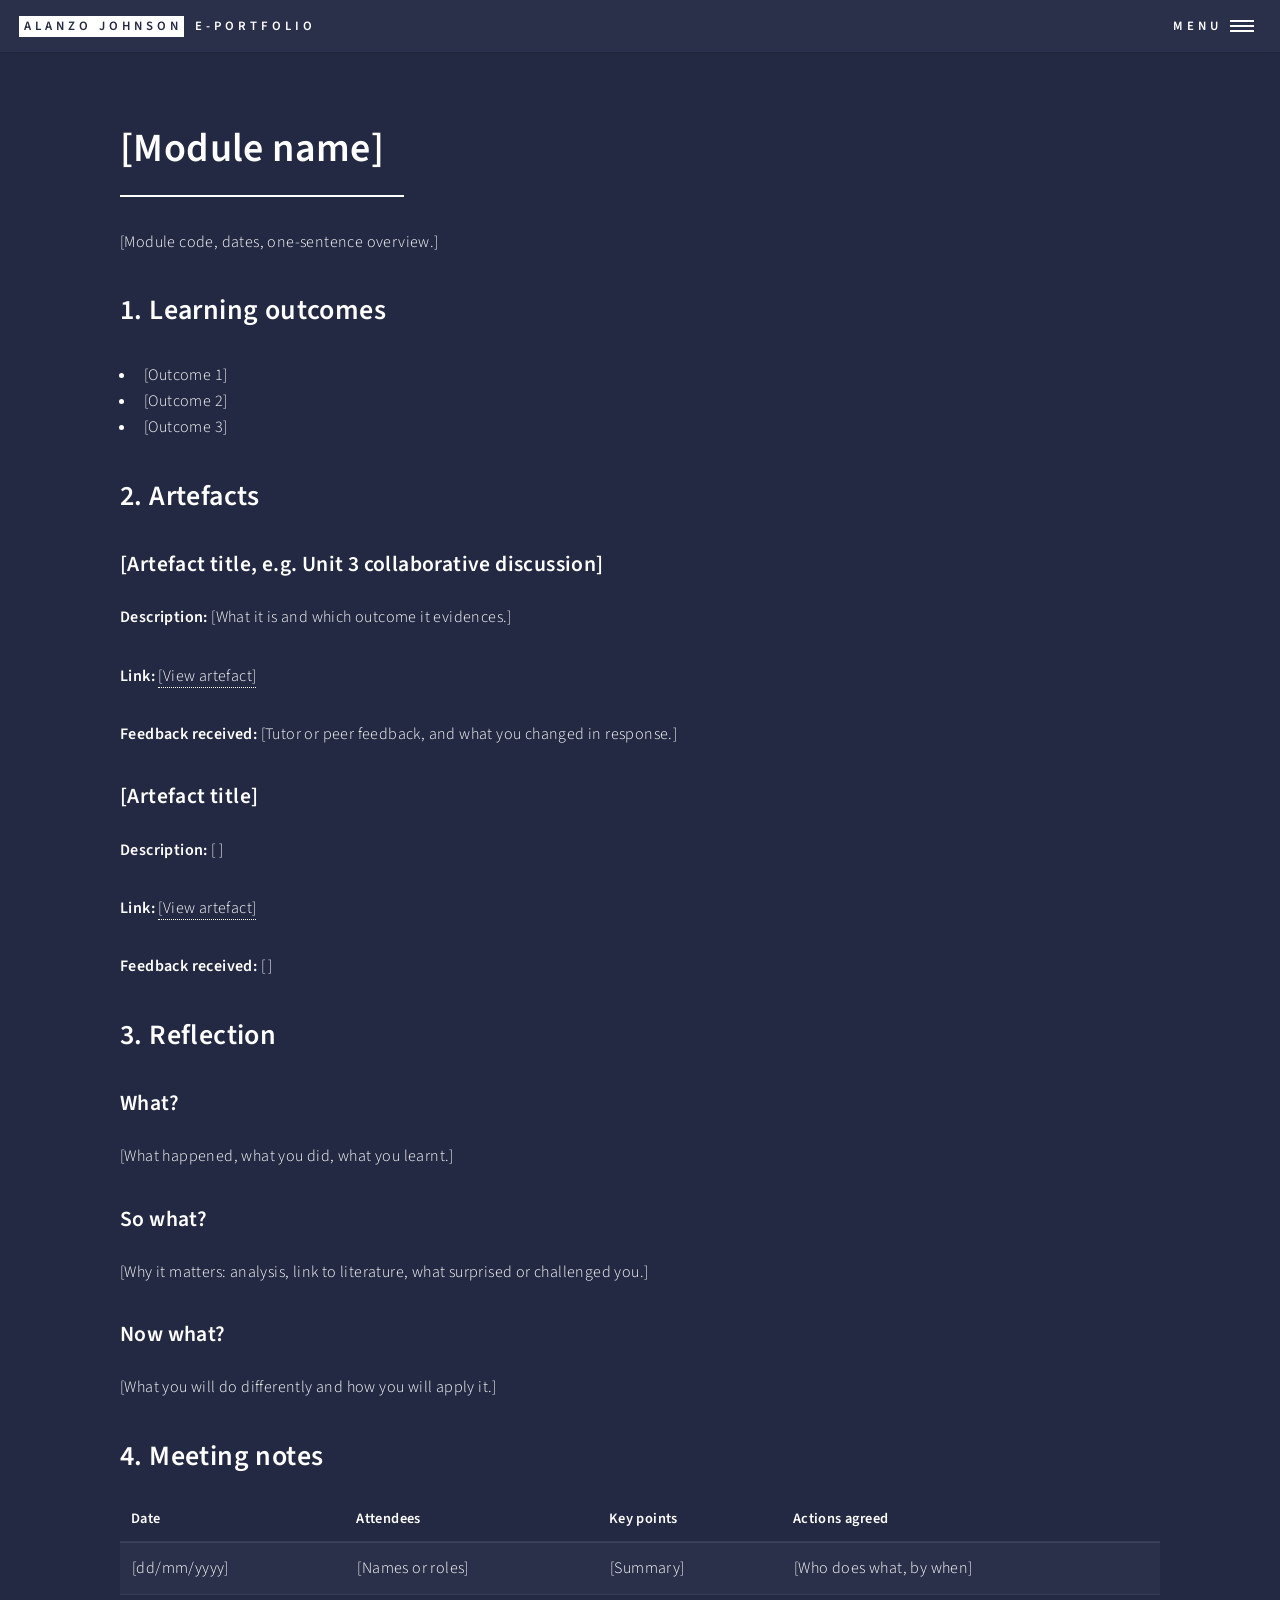
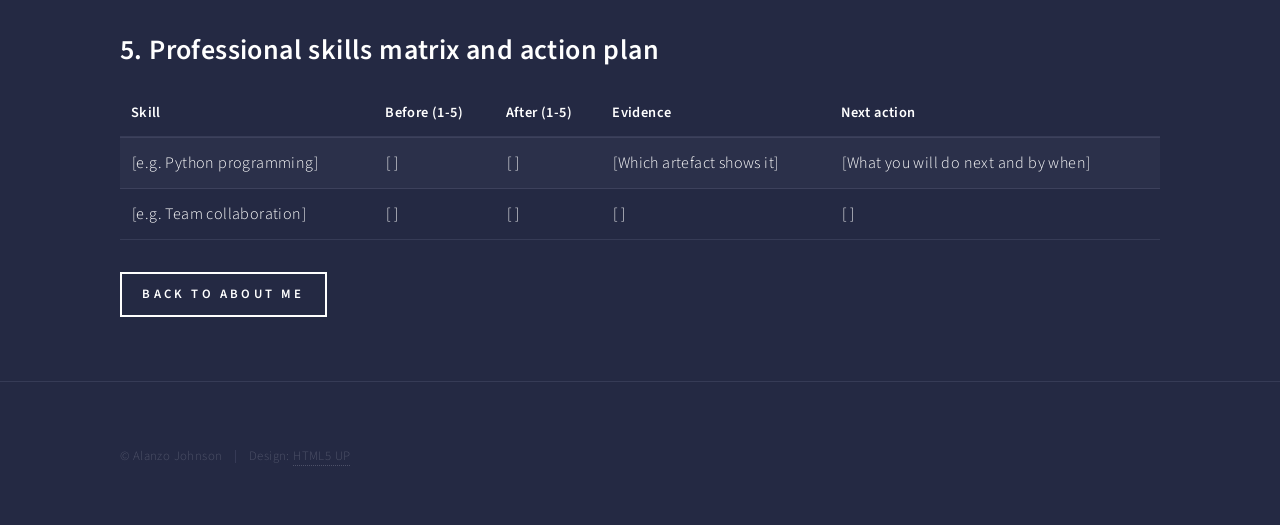
==== commit d490a89f: "Update index.html" ====
--- a/index.html
+++ b/index.html
@@ -1,215 +1,176 @@
 <!DOCTYPE HTML>
-<!--
-	Forty by HTML5 UP
-	html5up.net | @ajlkn
-	Free for personal and commercial use under the CCA 3.0 license (html5up.net/license)
--->
 <html>
 	<head>
-		<title>Forty by HTML5 UP</title>
+		<title> Alanzo Johnson e-Portfolio</title>
 		<meta charset="utf-8" />
-		<meta name="viewport" content="width=device-width, initial-scale=1, user-scalable=no" />
+		<meta name="viewport" content="width=device-width, initial-scale=1" />
 		<link rel="stylesheet" href="assets/css/main.css" />
 		<noscript><link rel="stylesheet" href="assets/css/noscript.css" /></noscript>
 	</head>
 	<body class="is-preload">
 
-		<!-- Wrapper -->
-			<div id="wrapper">
+		<div id="wrapper">
 
-				<!-- Header -->
-					<header id="header" class="alt">
-						<a href="index.html" class="logo"><strong>Forty</strong> <span>by HTML5 UP</span></a>
-						<nav>
-							<a href="#menu">Menu</a>
-						</nav>
-					</header>
 
-				<!-- Menu -->
-					<nav id="menu">
-						<ul class="links">
-							<li><a href="index.html">Home</a></li>
-							<li><a href="landing.html">Landing</a></li>
-							<li><a href="generic.html">Generic</a></li>
-							<li><a href="elements.html">Elements</a></li>
+			<header id="header">
+				<a href="index.html" class="logo"><strong>Alanzo Johnson</strong> <span>e-Portfolio</span></a>
+				<nav>
+					<a href="#menu">Menu</a>
+				</nav>
+			</header>
+
+
+			<nav id="menu">
+				<ul class="links">
+					<li><a href="index.html">About Me</a></li>
+					<li><a href="module1.html">[Module 1 name]</a></li>
+					<li><a href="module2.html">[Module 2 name]</a></li>
+					<li><a href="module3.html">[Module 3 name]</a></li>
+				</ul>
+			</nav>
+
+			<div id="main" class="alt">
+				<section id="one">
+					<div class="inner">
+
+						<!-- PAGE TITLE -->
+						<header class="major">
+							<h1>[Module name]</h1>
+						</header>
+						<p>[Module code, dates, one-sentence overview.]</p>
+
+						<!-- ==============================================
+						     1. LEARNING OUTCOMES
+						     Summarise the module's official outcomes in
+						     your own words.
+						     ============================================== -->
+						<h2 id="outcomes">1. Learning outcomes</h2>
+						<ul>
+							<li>[Outcome 1]</li>
+							<li>[Outcome 2]</li>
+							<li>[Outcome 3]</li>
 						</ul>
-						<ul class="actions stacked">
-							<li><a href="#" class="button primary fit">Get Started</a></li>
-							<li><a href="#" class="button fit">Log In</a></li>
+
+						<!-- ==============================================
+						     2. ARTEFACTS
+						     One block per artefact: what it is, a link to
+						     it (file in the repo or another repo), and the
+						     feedback you received.
+						     ============================================== -->
+						<h2 id="artefacts">2. Artefacts</h2>
+
+						<h3>[Artefact title, e.g. Unit 3 collaborative discussion]</h3>
+						<p><strong>Description:</strong> [What it is and which outcome it evidences.]</p>
+						<p><strong>Link:</strong> <a href="[link to file or repo]">[View artefact]</a></p>
+						<p><strong>Feedback received:</strong> [Tutor or peer feedback, and what you changed in response.]</p>
+
+						<h3>[Artefact title]</h3>
+						<p><strong>Description:</strong> [ ]</p>
+						<p><strong>Link:</strong> <a href="[ ]">[View artefact]</a></p>
+						<p><strong>Feedback received:</strong> [ ]</p>
+
+						<!-- ==============================================
+						     3. REFLECTIVE PIECE
+						     Structured with Rolfe et al. (2001):
+						     What? So what? Now what?
+						     ============================================== -->
+						<h2 id="reflection">3. Reflection</h2>
+						<h3>What?</h3>
+						<p>[What happened, what you did, what you learnt.]</p>
+						<h3>So what?</h3>
+						<p>[Why it matters: analysis, link to literature, what surprised or challenged you.]</p>
+						<h3>Now what?</h3>
+						<p>[What you will do differently and how you will apply it.]</p>
+
+						<!-- ==============================================
+						     4. MEETING NOTES
+						     One row per meeting with team or tutor.
+						     ============================================== -->
+						<h2 id="meetings">4. Meeting notes</h2>
+						<div class="table-wrapper">
+							<table>
+								<thead>
+									<tr>
+										<th>Date</th>
+										<th>Attendees</th>
+										<th>Key points</th>
+										<th>Actions agreed</th>
+									</tr>
+								</thead>
+								<tbody>
+									<tr>
+										<td>[dd/mm/yyyy]</td>
+										<td>[Names or roles]</td>
+										<td>[Summary]</td>
+										<td>[Who does what, by when]</td>
+									</tr>
+								</tbody>
+							</table>
+						</div>
+
+						<!-- ==============================================
+						     5. PROFESSIONAL SKILLS MATRIX AND ACTION PLAN
+						     Rate before and after (1 = novice, 5 = expert)
+						     and give evidence for the change.
+						     ============================================== -->
+						<h2 id="skills">5. Professional skills matrix and action plan</h2>
+						<div class="table-wrapper">
+							<table>
+								<thead>
+									<tr>
+										<th>Skill</th>
+										<th>Before (1-5)</th>
+										<th>After (1-5)</th>
+										<th>Evidence</th>
+										<th>Next action</th>
+									</tr>
+								</thead>
+								<tbody>
+									<tr>
+										<td>[e.g. Python programming]</td>
+										<td>[ ]</td>
+										<td>[ ]</td>
+										<td>[Which artefact shows it]</td>
+										<td>[What you will do next and by when]</td>
+									</tr>
+									<tr>
+										<td>[e.g. Team collaboration]</td>
+										<td>[ ]</td>
+										<td>[ ]</td>
+										<td>[ ]</td>
+										<td>[ ]</td>
+									</tr>
+								</tbody>
+							</table>
+						</div>
+
+						<ul class="actions">
+							<li><a href="index.html" class="button">Back to About Me</a></li>
 						</ul>
-					</nav>
-
-				<!-- Banner -->
-					<section id="banner" class="major">
-						<div class="inner">
-							<header class="major">
-								<h1>Hi, my name is Forty</h1>
-							</header>
-							<div class="content">
-								<p>A responsive site template designed by HTML5 UP<br />
-								and released under the Creative Commons.</p>
-								<ul class="actions">
-									<li><a href="#one" class="button next scrolly">Get Started</a></li>
-								</ul>
-							</div>
-						</div>
-					</section>
-
-				<!-- Main -->
-					<div id="main">
-
-						<!-- One -->
-							<section id="one" class="tiles">
-								<article>
-									<span class="image">
-										<img src="images/pic01.jpg" alt="" />
-									</span>
-									<header class="major">
-										<h3><a href="landing.html" class="link">Aliquam</a></h3>
-										<p>Ipsum dolor sit amet</p>
-									</header>
-								</article>
-								<article>
-									<span class="image">
-										<img src="images/pic02.jpg" alt="" />
-									</span>
-									<header class="major">
-										<h3><a href="landing.html" class="link">Tempus</a></h3>
-										<p>feugiat amet tempus</p>
-									</header>
-								</article>
-								<article>
-									<span class="image">
-										<img src="images/pic03.jpg" alt="" />
-									</span>
-									<header class="major">
-										<h3><a href="landing.html" class="link">Magna</a></h3>
-										<p>Lorem etiam nullam</p>
-									</header>
-								</article>
-								<article>
-									<span class="image">
-										<img src="images/pic04.jpg" alt="" />
-									</span>
-									<header class="major">
-										<h3><a href="landing.html" class="link">Ipsum</a></h3>
-										<p>Nisl sed aliquam</p>
-									</header>
-								</article>
-								<article>
-									<span class="image">
-										<img src="images/pic05.jpg" alt="" />
-									</span>
-									<header class="major">
-										<h3><a href="landing.html" class="link">Consequat</a></h3>
-										<p>Ipsum dolor sit amet</p>
-									</header>
-								</article>
-								<article>
-									<span class="image">
-										<img src="images/pic06.jpg" alt="" />
-									</span>
-									<header class="major">
-										<h3><a href="landing.html" class="link">Etiam</a></h3>
-										<p>Feugiat amet tempus</p>
-									</header>
-								</article>
-							</section>
-
-						<!-- Two -->
-							<section id="two">
-								<div class="inner">
-									<header class="major">
-										<h2>Massa libero</h2>
-									</header>
-									<p>Nullam et orci eu lorem consequat tincidunt vivamus et sagittis libero. Mauris aliquet magna magna sed nunc rhoncus pharetra. Pellentesque condimentum sem. In efficitur ligula tate urna. Maecenas laoreet massa vel lacinia pellentesque lorem ipsum dolor. Nullam et orci eu lorem consequat tincidunt. Vivamus et sagittis libero. Mauris aliquet magna magna sed nunc rhoncus amet pharetra et feugiat tempus.</p>
-									<ul class="actions">
-										<li><a href="landing.html" class="button next">Get Started</a></li>
-									</ul>
-								</div>
-							</section>
 
 					</div>
-
-				<!-- Contact -->
-					<section id="contact">
-						<div class="inner">
-							<section>
-								<form method="post" action="#">
-									<div class="fields">
-										<div class="field half">
-											<label for="name">Name</label>
-											<input type="text" name="name" id="name" />
-										</div>
-										<div class="field half">
-											<label for="email">Email</label>
-											<input type="text" name="email" id="email" />
-										</div>
-										<div class="field">
-											<label for="message">Message</label>
-											<textarea name="message" id="message" rows="6"></textarea>
-										</div>
-									</div>
-									<ul class="actions">
-										<li><input type="submit" value="Send Message" class="primary" /></li>
-										<li><input type="reset" value="Clear" /></li>
-									</ul>
-								</form>
-							</section>
-							<section class="split">
-								<section>
-									<div class="contact-method">
-										<span class="icon solid alt fa-envelope"></span>
-										<h3>Email</h3>
-										<a href="#">information@untitled.tld</a>
-									</div>
-								</section>
-								<section>
-									<div class="contact-method">
-										<span class="icon solid alt fa-phone"></span>
-										<h3>Phone</h3>
-										<span>(000) 000-0000 x12387</span>
-									</div>
-								</section>
-								<section>
-									<div class="contact-method">
-										<span class="icon solid alt fa-home"></span>
-										<h3>Address</h3>
-										<span>1234 Somewhere Road #5432<br />
-										Nashville, TN 00000<br />
-										United States of America</span>
-									</div>
-								</section>
-							</section>
-						</div>
-					</section>
-
-				<!-- Footer -->
-					<footer id="footer">
-						<div class="inner">
-							<ul class="icons">
-								<li><a href="#" class="icon brands alt fa-twitter"><span class="label">Twitter</span></a></li>
-								<li><a href="#" class="icon brands alt fa-facebook-f"><span class="label">Facebook</span></a></li>
-								<li><a href="#" class="icon brands alt fa-instagram"><span class="label">Instagram</span></a></li>
-								<li><a href="#" class="icon brands alt fa-github"><span class="label">GitHub</span></a></li>
-								<li><a href="#" class="icon brands alt fa-linkedin-in"><span class="label">LinkedIn</span></a></li>
-							</ul>
-							<ul class="copyright">
-								<li>&copy; Untitled</li><li>Design: <a href="https://html5up.net">HTML5 UP</a></li>
-							</ul>
-						</div>
-					</footer>
-
+				</section>
 			</div>
 
-		<!-- Scripts -->
-			<script src="assets/js/jquery.min.js"></script>
-			<script src="assets/js/jquery.scrolly.min.js"></script>
-			<script src="assets/js/jquery.scrollex.min.js"></script>
-			<script src="assets/js/browser.min.js"></script>
-			<script src="assets/js/breakpoints.min.js"></script>
-			<script src="assets/js/util.js"></script>
-			<script src="assets/js/main.js"></script>
+			<!-- FOOTER: keep the HTML5 UP credit (licence requirement) -->
+			<footer id="footer">
+				<div class="inner">
+					<ul class="copyright">
+						<li>&copy; Alanzo Johnson</li><li>Design: <a href="https://html5up.net">HTML5 UP</a></li>
+					</ul>
+				</div>
+			</footer>
+
+		</div>
+
+		<!-- Scripts: do not change -->
+		<script src="assets/js/jquery.min.js"></script>
+		<script src="assets/js/jquery.scrolly.min.js"></script>
+		<script src="assets/js/jquery.scrollex.min.js"></script>
+		<script src="assets/js/browser.min.js"></script>
+		<script src="assets/js/breakpoints.min.js"></script>
+		<script src="assets/js/util.js"></script>
+		<script src="assets/js/main.js"></script>
 
 	</body>
-</html>+</html>
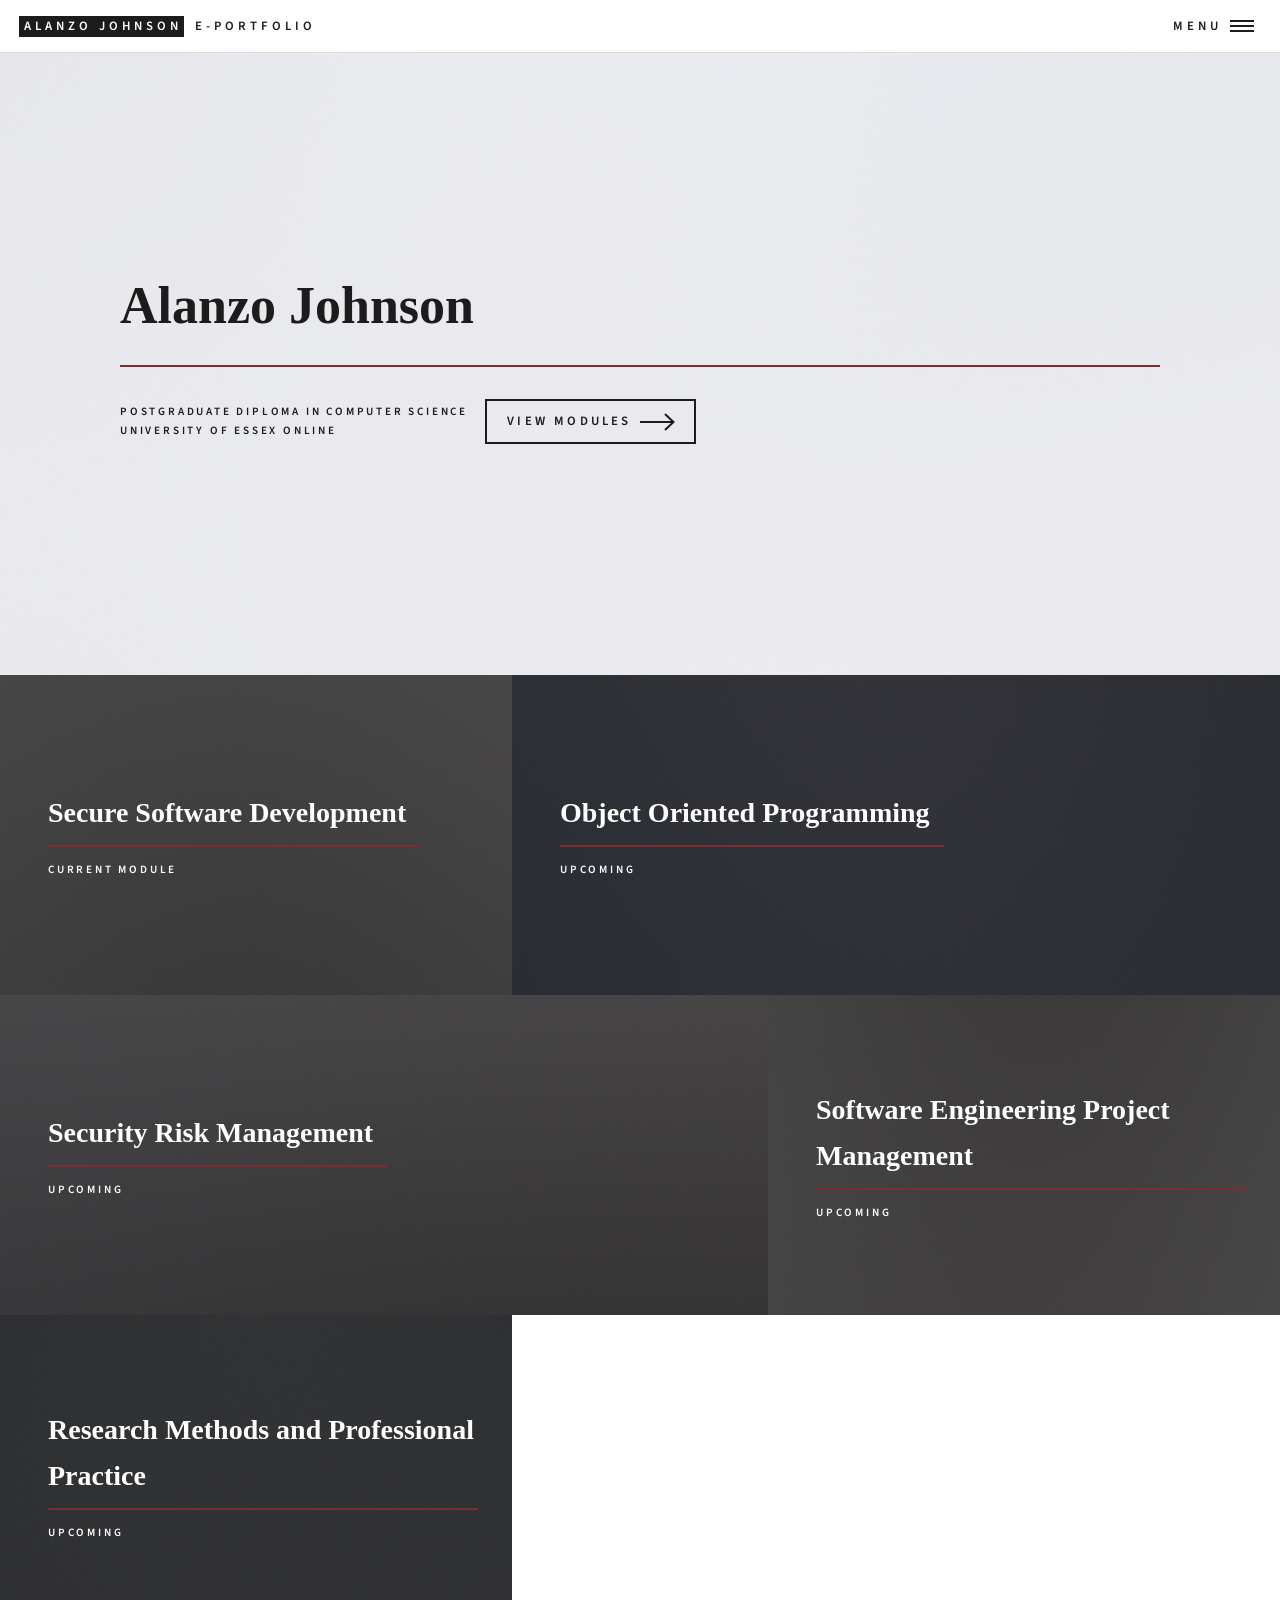
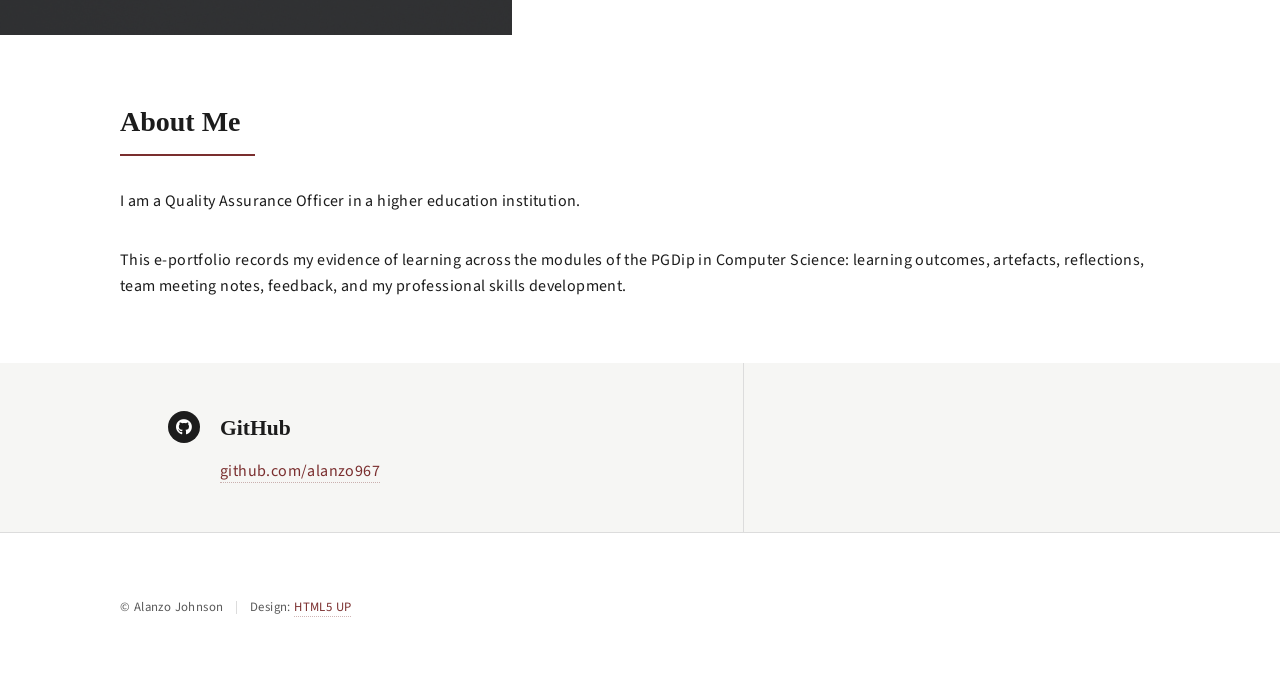
==== commit 995138ea: "Add files via upload" ====
--- a/index.html
+++ b/index.html
@@ -1,176 +1,135 @@
-<!DOCTYPE HTML>
-<html>
-	<head>
-		<title> Alanzo Johnson e-Portfolio</title>
-		<meta charset="utf-8" />
-		<meta name="viewport" content="width=device-width, initial-scale=1" />
-		<link rel="stylesheet" href="assets/css/main.css" />
-		<noscript><link rel="stylesheet" href="assets/css/noscript.css" /></noscript>
-	</head>
-	<body class="is-preload">
-
-		<div id="wrapper">
-
-
-			<header id="header">
-				<a href="index.html" class="logo"><strong>Alanzo Johnson</strong> <span>e-Portfolio</span></a>
-				<nav>
-					<a href="#menu">Menu</a>
-				</nav>
-			</header>
-
-
-			<nav id="menu">
-				<ul class="links">
-					<li><a href="index.html">About Me</a></li>
-					<li><a href="module1.html">[Module 1 name]</a></li>
-					<li><a href="module2.html">[Module 2 name]</a></li>
-					<li><a href="module3.html">[Module 3 name]</a></li>
-				</ul>
-			</nav>
-
-			<div id="main" class="alt">
-				<section id="one">
-					<div class="inner">
-
-						<!-- PAGE TITLE -->
-						<header class="major">
-							<h1>[Module name]</h1>
-						</header>
-						<p>[Module code, dates, one-sentence overview.]</p>
-
-						<!-- ==============================================
-						     1. LEARNING OUTCOMES
-						     Summarise the module's official outcomes in
-						     your own words.
-						     ============================================== -->
-						<h2 id="outcomes">1. Learning outcomes</h2>
-						<ul>
-							<li>[Outcome 1]</li>
-							<li>[Outcome 2]</li>
-							<li>[Outcome 3]</li>
-						</ul>
-
-						<!-- ==============================================
-						     2. ARTEFACTS
-						     One block per artefact: what it is, a link to
-						     it (file in the repo or another repo), and the
-						     feedback you received.
-						     ============================================== -->
-						<h2 id="artefacts">2. Artefacts</h2>
-
-						<h3>[Artefact title, e.g. Unit 3 collaborative discussion]</h3>
-						<p><strong>Description:</strong> [What it is and which outcome it evidences.]</p>
-						<p><strong>Link:</strong> <a href="[link to file or repo]">[View artefact]</a></p>
-						<p><strong>Feedback received:</strong> [Tutor or peer feedback, and what you changed in response.]</p>
-
-						<h3>[Artefact title]</h3>
-						<p><strong>Description:</strong> [ ]</p>
-						<p><strong>Link:</strong> <a href="[ ]">[View artefact]</a></p>
-						<p><strong>Feedback received:</strong> [ ]</p>
-
-						<!-- ==============================================
-						     3. REFLECTIVE PIECE
-						     Structured with Rolfe et al. (2001):
-						     What? So what? Now what?
-						     ============================================== -->
-						<h2 id="reflection">3. Reflection</h2>
-						<h3>What?</h3>
-						<p>[What happened, what you did, what you learnt.]</p>
-						<h3>So what?</h3>
-						<p>[Why it matters: analysis, link to literature, what surprised or challenged you.]</p>
-						<h3>Now what?</h3>
-						<p>[What you will do differently and how you will apply it.]</p>
-
-						<!-- ==============================================
-						     4. MEETING NOTES
-						     One row per meeting with team or tutor.
-						     ============================================== -->
-						<h2 id="meetings">4. Meeting notes</h2>
-						<div class="table-wrapper">
-							<table>
-								<thead>
-									<tr>
-										<th>Date</th>
-										<th>Attendees</th>
-										<th>Key points</th>
-										<th>Actions agreed</th>
-									</tr>
-								</thead>
-								<tbody>
-									<tr>
-										<td>[dd/mm/yyyy]</td>
-										<td>[Names or roles]</td>
-										<td>[Summary]</td>
-										<td>[Who does what, by when]</td>
-									</tr>
-								</tbody>
-							</table>
-						</div>
-
-						<!-- ==============================================
-						     5. PROFESSIONAL SKILLS MATRIX AND ACTION PLAN
-						     Rate before and after (1 = novice, 5 = expert)
-						     and give evidence for the change.
-						     ============================================== -->
-						<h2 id="skills">5. Professional skills matrix and action plan</h2>
-						<div class="table-wrapper">
-							<table>
-								<thead>
-									<tr>
-										<th>Skill</th>
-										<th>Before (1-5)</th>
-										<th>After (1-5)</th>
-										<th>Evidence</th>
-										<th>Next action</th>
-									</tr>
-								</thead>
-								<tbody>
-									<tr>
-										<td>[e.g. Python programming]</td>
-										<td>[ ]</td>
-										<td>[ ]</td>
-										<td>[Which artefact shows it]</td>
-										<td>[What you will do next and by when]</td>
-									</tr>
-									<tr>
-										<td>[e.g. Team collaboration]</td>
-										<td>[ ]</td>
-										<td>[ ]</td>
-										<td>[ ]</td>
-										<td>[ ]</td>
-									</tr>
-								</tbody>
-							</table>
-						</div>
-
-						<ul class="actions">
-							<li><a href="index.html" class="button">Back to About Me</a></li>
-						</ul>
-
-					</div>
-				</section>
-			</div>
-
-			<!-- FOOTER: keep the HTML5 UP credit (licence requirement) -->
-			<footer id="footer">
-				<div class="inner">
-					<ul class="copyright">
-						<li>&copy; Alanzo Johnson</li><li>Design: <a href="https://html5up.net">HTML5 UP</a></li>
-					</ul>
-				</div>
-			</footer>
-
-		</div>
-
-		<!-- Scripts: do not change -->
-		<script src="assets/js/jquery.min.js"></script>
-		<script src="assets/js/jquery.scrolly.min.js"></script>
-		<script src="assets/js/jquery.scrollex.min.js"></script>
-		<script src="assets/js/browser.min.js"></script>
-		<script src="assets/js/breakpoints.min.js"></script>
-		<script src="assets/js/util.js"></script>
-		<script src="assets/js/main.js"></script>
-
-	</body>
-</html>
+<!DOCTYPE HTML>
+<!--
+	Forty by HTML5 UP
+	html5up.net | @ajlkn
+	Free for personal and commercial use under the CCA 3.0 license (html5up.net/license)
+-->
+<html lang="en">
+	<head>
+		<title>Alanzo Johnson | PGDip Computer Science e-Portfolio</title>
+		<meta charset="utf-8" />
+		<meta name="viewport" content="width=device-width, initial-scale=1" />
+		<link rel="stylesheet" href="assets/css/main.css" />
+		<link rel="stylesheet" href="assets/css/custom.css" />
+		<noscript><link rel="stylesheet" href="assets/css/noscript.css" /></noscript>
+	</head>
+	<body class="is-preload">
+		<div id="wrapper">
+
+			<!-- SITE HEADER (same on every page) -->
+			<header id="header" class="alt">
+				<a href="index.html" class="logo"><strong>Alanzo Johnson</strong> <span>e-Portfolio</span></a>
+				<nav><a href="#menu">Menu</a></nav>
+			</header>
+
+			<!-- NAVIGATION MENU (same on every page) -->
+			<nav id="menu">
+				<ul class="links">
+					<li><a href="index.html">About Me</a></li>
+					<li><a href="secure-software-development.html">Secure Software Development</a></li>
+					<li><a href="object-oriented-programming.html">Object Oriented Programming</a></li>
+					<li><a href="security-risk-management.html">Security Risk Management</a></li>
+					<li><a href="software-engineering-project-management.html">Software Engineering Project Management</a></li>
+					<li><a href="research-methods-professional-practice.html">Research Methods and Professional Practice</a></li>
+				</ul>
+			</nav>
+
+			<!-- BANNER: name and one-line summary -->
+			<section id="banner" class="major">
+				<div class="inner">
+					<header class="major"><h1>Alanzo Johnson</h1></header>
+					<div class="content">
+						<p>Postgraduate Diploma in Computer Science<br />University of Essex Online</p>
+						<ul class="actions"><li><a href="#one" class="button next scrolly">View modules</a></li></ul>
+					</div>
+				</div>
+			</section>
+
+			<div id="main">
+
+				<!-- MODULE TILES: one per module -->
+				<section id="one" class="tiles">
+					<article>
+						<span class="image"><img src="images/pic01.jpg" alt="" /></span>
+						<header class="major">
+							<h3><a href="secure-software-development.html" class="link">Secure Software Development</a></h3>
+							<p>Current module</p>
+						</header>
+					</article>
+					<article>
+						<span class="image"><img src="images/pic02.jpg" alt="" /></span>
+						<header class="major">
+							<h3><a href="object-oriented-programming.html" class="link">Object Oriented Programming</a></h3>
+							<p>Upcoming</p>
+						</header>
+					</article>
+					<article>
+						<span class="image"><img src="images/pic03.jpg" alt="" /></span>
+						<header class="major">
+							<h3><a href="security-risk-management.html" class="link">Security Risk Management</a></h3>
+							<p>Upcoming</p>
+						</header>
+					</article>
+					<article>
+						<span class="image"><img src="images/pic04.jpg" alt="" /></span>
+						<header class="major">
+							<h3><a href="software-engineering-project-management.html" class="link">Software Engineering Project Management</a></h3>
+							<p>Upcoming</p>
+						</header>
+					</article>
+					<article>
+						<span class="image"><img src="images/pic05.jpg" alt="" /></span>
+						<header class="major">
+							<h3><a href="research-methods-professional-practice.html" class="link">Research Methods and Professional Practice</a></h3>
+							<p>Upcoming</p>
+						</header>
+					</article>
+				</section>
+
+				<!-- ABOUT ME -->
+				<section id="two">
+					<div class="inner">
+						<header class="major"><h2>About Me</h2></header>
+						<p>I am a Quality Assurance Officer in a higher education institution.</p>
+						<p>This e-portfolio records my evidence of learning across the modules of the PGDip in Computer Science: learning outcomes, artefacts, reflections, team meeting notes, feedback, and my professional skills development.</p>
+					</div>
+				</section>
+
+			</div>
+
+			<!-- CONTACT -->
+			<section id="contact">
+				<div class="inner">
+					<section class="split">
+						<section>
+							<div class="contact-method">
+								<span class="icon brands alt fa-github"></span>
+								<h3>GitHub</h3>
+								<a href="https://github.com/alanzo967">github.com/alanzo967</a>
+							</div>
+						</section>
+					</section>
+				</div>
+			</section>
+
+			<!-- FOOTER (keep the HTML5 UP credit: licence requirement) -->
+			<footer id="footer">
+				<div class="inner">
+					<ul class="copyright">
+						<li>&copy; Alanzo Johnson</li><li>Design: <a href="https://html5up.net">HTML5 UP</a></li>
+					</ul>
+				</div>
+			</footer>
+
+		</div>
+
+		<!-- Scripts: do not change -->
+		<script src="assets/js/jquery.min.js"></script>
+		<script src="assets/js/jquery.scrolly.min.js"></script>
+		<script src="assets/js/jquery.scrollex.min.js"></script>
+		<script src="assets/js/browser.min.js"></script>
+		<script src="assets/js/breakpoints.min.js"></script>
+		<script src="assets/js/util.js"></script>
+		<script src="assets/js/main.js"></script>
+	</body>
+</html>
--- a/assets/css/custom.css
+++ b/assets/css/custom.css
@@ -0,0 +1,87 @@
+/*
+	custom.css: light academic theme for the Forty template.
+	Loaded after main.css, so every rule here overrides the dark theme.
+	Change the three colours below to restyle the whole site.
+*/
+:root {
+	--ink: #1c1c1c;          /* main text */
+	--muted: #5a5a5a;        /* secondary text */
+	--rule: #dcdcdc;         /* lines and borders */
+	--paper: #ffffff;        /* page background */
+	--panel: #f6f6f4;        /* light grey panels */
+	--accent: #7a2e2e;       /* links and highlights (deep red) */
+}
+
+/* Base */
+body { background: var(--paper); }
+body, input, select, textarea { color: var(--ink); font-weight: 400; }
+h1, h2, h3, h4, h5, h6, strong, b, label, table th { color: var(--ink); }
+h1, h2, h3 { font-family: Georgia, "Times New Roman", serif; letter-spacing: 0; }
+a { color: var(--accent); border-bottom-color: rgba(122, 46, 46, 0.35); }
+a:hover { color: var(--ink) !important; }
+a:active { color: var(--ink) !important; }
+header.major > :first-child:after { background-color: var(--accent); }
+hr, blockquote, .box, ul.alt li { border-color: var(--rule); }
+code { background: var(--panel); }
+
+/* Header bar */
+#header, #header.alt { background-color: var(--paper); box-shadow: 0 1px 0 var(--rule); }
+#header .logo, #header nav a { color: var(--ink); }
+#header .logo strong { background-color: var(--ink); color: var(--paper); }
+#header .logo:hover strong, #header .logo:active strong { background-color: var(--accent); }
+
+/* Slide-out menu */
+#menu { background: rgba(255, 255, 255, 0.97); }
+#menu, #menu a { color: var(--ink); }
+#menu ul.links > li > a:not(.button) { border-top-color: var(--rule); }
+#menu .close { color: var(--ink); }
+
+/* Banner */
+#banner { color: var(--ink); }
+#banner:after { background-color: var(--paper); opacity: 0.9; }
+#banner h1, #banner p { color: var(--ink); }
+
+/* Main area */
+#main { background-color: var(--paper); }
+#main > * { border-top-color: var(--rule); }
+#main.alt { border-bottom-color: var(--rule); }
+
+/* Module tiles: one neutral overlay instead of six colours */
+.tiles article:before { background-color: #2b2b2b !important; opacity: 0.82; }
+.tiles article:after { background-color: transparent; }
+.tiles article, .tiles article h3, .tiles article p, .tiles article a { color: #ffffff; }
+.tiles article .image img { filter: grayscale(100%); }
+
+/* Tables */
+table tbody tr { border-color: var(--rule); }
+table tbody tr:nth-child(2n + 1) { background-color: var(--panel); }
+table thead, table tfoot { border-color: var(--ink); }
+table.alt tbody tr td { border-color: var(--rule); }
+
+/* Buttons */
+.button, input[type="submit"], input[type="reset"], input[type="button"], button {
+	box-shadow: inset 0 0 0 2px var(--ink); color: var(--ink) !important;
+}
+.button:hover, button:hover { box-shadow: inset 0 0 0 2px var(--accent); color: var(--accent) !important; }
+.button.primary { background-color: var(--ink); color: var(--paper) !important; box-shadow: none; }
+.button.primary:hover { background-color: var(--accent); color: var(--paper) !important; }
+
+/* Contact and footer */
+#contact { border-bottom-color: var(--rule); background: var(--panel); }
+#contact > .inner > :nth-child(2n - 1) { border-right-color: var(--rule); }
+#contact > .inner > .split > *:before { border-top-color: var(--rule); }
+.icon.alt:before { background-color: var(--ink); color: var(--paper); }
+a.icon.alt:hover:before { background-color: var(--accent); }
+#footer .copyright li { color: var(--muted); border-left-color: var(--rule); }
+
+/* Small helpers used on module pages */
+.status-note { background: var(--panel); border-left: 4px solid var(--accent); padding: 1em 1.25em; margin-bottom: 2em; }
+.lo-ref { color: var(--muted); font-size: 0.85em; }
+
+/* Icons redrawn in dark ink (originals are white lines) */
+input[type="submit"].next:before, input[type="reset"].next:before, input[type="button"].next:before, button.next:before, .button.next:before { background-image: url("data:image/svg+xml;charset=utf8,%3Csvg xmlns='http://www.w3.org/2000/svg' width='36px' height='24px' viewBox='0 0 36 24'%3E%3Cstyle%3Eline %7B stroke: %231c1c1c%3B stroke-width: 2px%3B %7D%3C/style%3E%3Cline x1='0' y1='12' x2='34' y2='12' /%3E%3Cline x1='25' y1='4' x2='34' y2='12.5' /%3E%3Cline x1='25' y1='20' x2='34' y2='11.5' /%3E%3C/svg%3E"); }
+input[type="submit"].next:after, input[type="reset"].next:after, input[type="button"].next:after, button.next:after, .button.next:after { background-image: url("data:image/svg+xml;charset=utf8,%3Csvg xmlns='http://www.w3.org/2000/svg' width='36px' height='24px' viewBox='0 0 36 24'%3E%3Cstyle%3Eline %7B stroke: %237a2e2e%3B stroke-width: 2px%3B %7D%3C/style%3E%3Cline x1='0' y1='12' x2='34' y2='12' /%3E%3Cline x1='25' y1='4' x2='34' y2='12.5' /%3E%3Cline x1='25' y1='20' x2='34' y2='11.5' /%3E%3C/svg%3E"); }
+#header nav a[href="#menu"]:before, #header nav a[href="#menu"]:after { background-image: url("data:image/svg+xml;charset=utf8,%3Csvg xmlns='http://www.w3.org/2000/svg' width='24' height='32' viewBox='0 0 24 32' preserveAspectRatio='none'%3E%3Cstyle%3Eline %7B stroke-width: 2px%3B stroke: %231c1c1c%3B %7D%3C/style%3E%3Cline x1='0' y1='11' x2='24' y2='11' /%3E%3Cline x1='0' y1='21' x2='24' y2='21' /%3E%3Cline x1='0' y1='16' x2='24' y2='16' /%3E%3C/svg%3E"); }
+#header nav a[href="#menu"]:after { background-image: url("data:image/svg+xml;charset=utf8,%3Csvg xmlns='http://www.w3.org/2000/svg' width='24' height='32' viewBox='0 0 24 32' preserveAspectRatio='none'%3E%3Cstyle%3Eline %7B stroke-width: 2px%3B stroke: %237a2e2e%3B %7D%3C/style%3E%3Cline x1='0' y1='11' x2='24' y2='11' /%3E%3Cline x1='0' y1='21' x2='24' y2='21' /%3E%3Cline x1='0' y1='16' x2='24' y2='16' /%3E%3C/svg%3E"); }
+#menu .close:before { background-image: url("data:image/svg+xml;charset=utf8,%3Csvg xmlns='http://www.w3.org/2000/svg' width='20px' height='20px' viewBox='0 0 20 20'%3E%3Cstyle%3Eline %7B stroke: %231c1c1c%3B stroke-width: 2%3B %7D%3C/style%3E%3Cline x1='0' y1='0' x2='20' y2='20' /%3E%3Cline x1='20' y1='0' x2='0' y2='20' /%3E%3C/svg%3E"); }
+#menu .close:after { background-image: url("data:image/svg+xml;charset=utf8,%3Csvg xmlns='http://www.w3.org/2000/svg' width='20px' height='20px' viewBox='0 0 20 20'%3E%3Cstyle%3Eline %7B stroke: %237a2e2e%3B stroke-width: 2%3B %7D%3C/style%3E%3Cline x1='0' y1='0' x2='20' y2='20' /%3E%3Cline x1='20' y1='0' x2='0' y2='20' /%3E%3C/svg%3E"); }
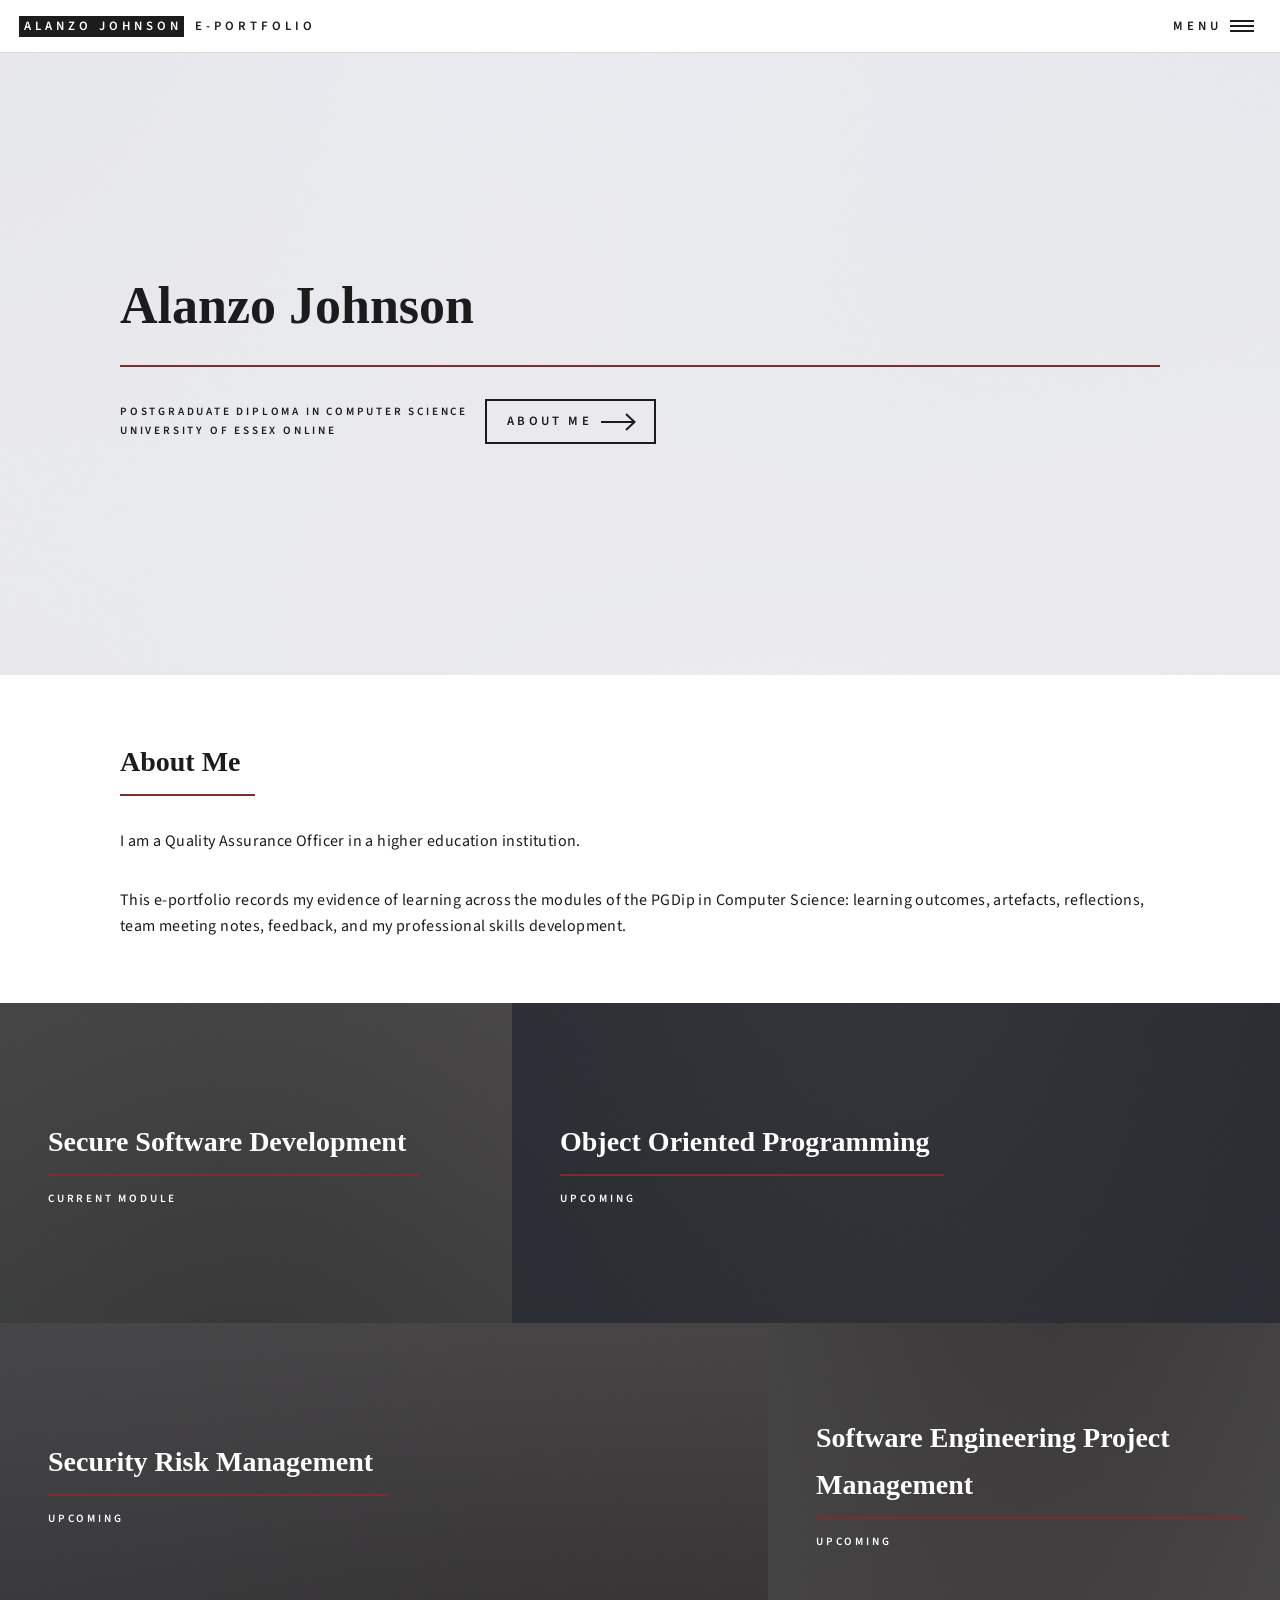
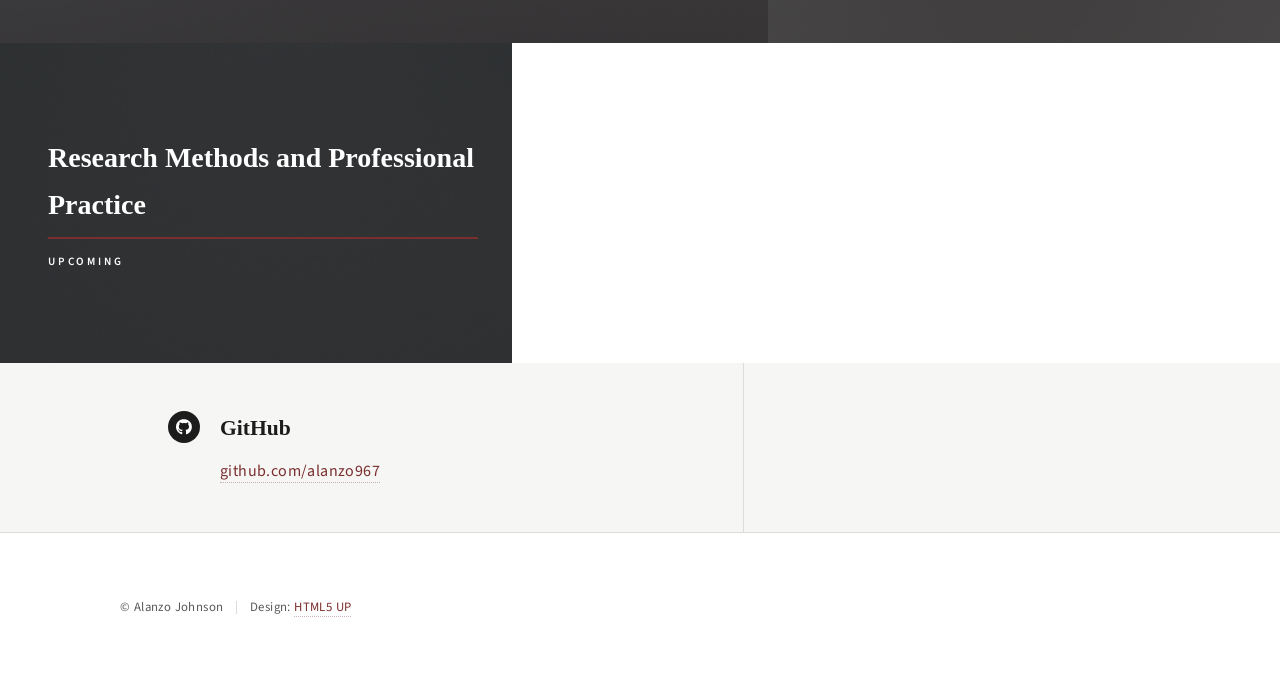
==== commit 4c96a46c: "Add files via upload" ====
--- a/index.html
+++ b/index.html
@@ -40,15 +40,24 @@
 					<header class="major"><h1>Alanzo Johnson</h1></header>
 					<div class="content">
 						<p>Postgraduate Diploma in Computer Science<br />University of Essex Online</p>
-						<ul class="actions"><li><a href="#one" class="button next scrolly">View modules</a></li></ul>
+						<ul class="actions"><li><a href="#two" class="button next scrolly">About me</a></li></ul>
 					</div>
 				</div>
 			</section>
 
 			<div id="main">
 
+				<!-- ABOUT ME -->
+				<section id="two">
+					<div class="inner">
+						<header class="major"><h2>About Me</h2></header>
+						<p>I am a Quality Assurance Officer in a higher education institution.</p>
+						<p>This e-portfolio records my evidence of learning across the modules of the PGDip in Computer Science: learning outcomes, artefacts, reflections, team meeting notes, feedback, and my professional skills development.</p>
+					</div>
+				</section>
+
 				<!-- MODULE TILES: one per module -->
-				<section id="one" class="tiles">
+				<section id="one" class="tiles" aria-label="Modules">
 					<article>
 						<span class="image"><img src="images/pic01.jpg" alt="" /></span>
 						<header class="major">
@@ -84,15 +93,6 @@
 							<p>Upcoming</p>
 						</header>
 					</article>
-				</section>
-
-				<!-- ABOUT ME -->
-				<section id="two">
-					<div class="inner">
-						<header class="major"><h2>About Me</h2></header>
-						<p>I am a Quality Assurance Officer in a higher education institution.</p>
-						<p>This e-portfolio records my evidence of learning across the modules of the PGDip in Computer Science: learning outcomes, artefacts, reflections, team meeting notes, feedback, and my professional skills development.</p>
-					</div>
 				</section>
 
 			</div>
